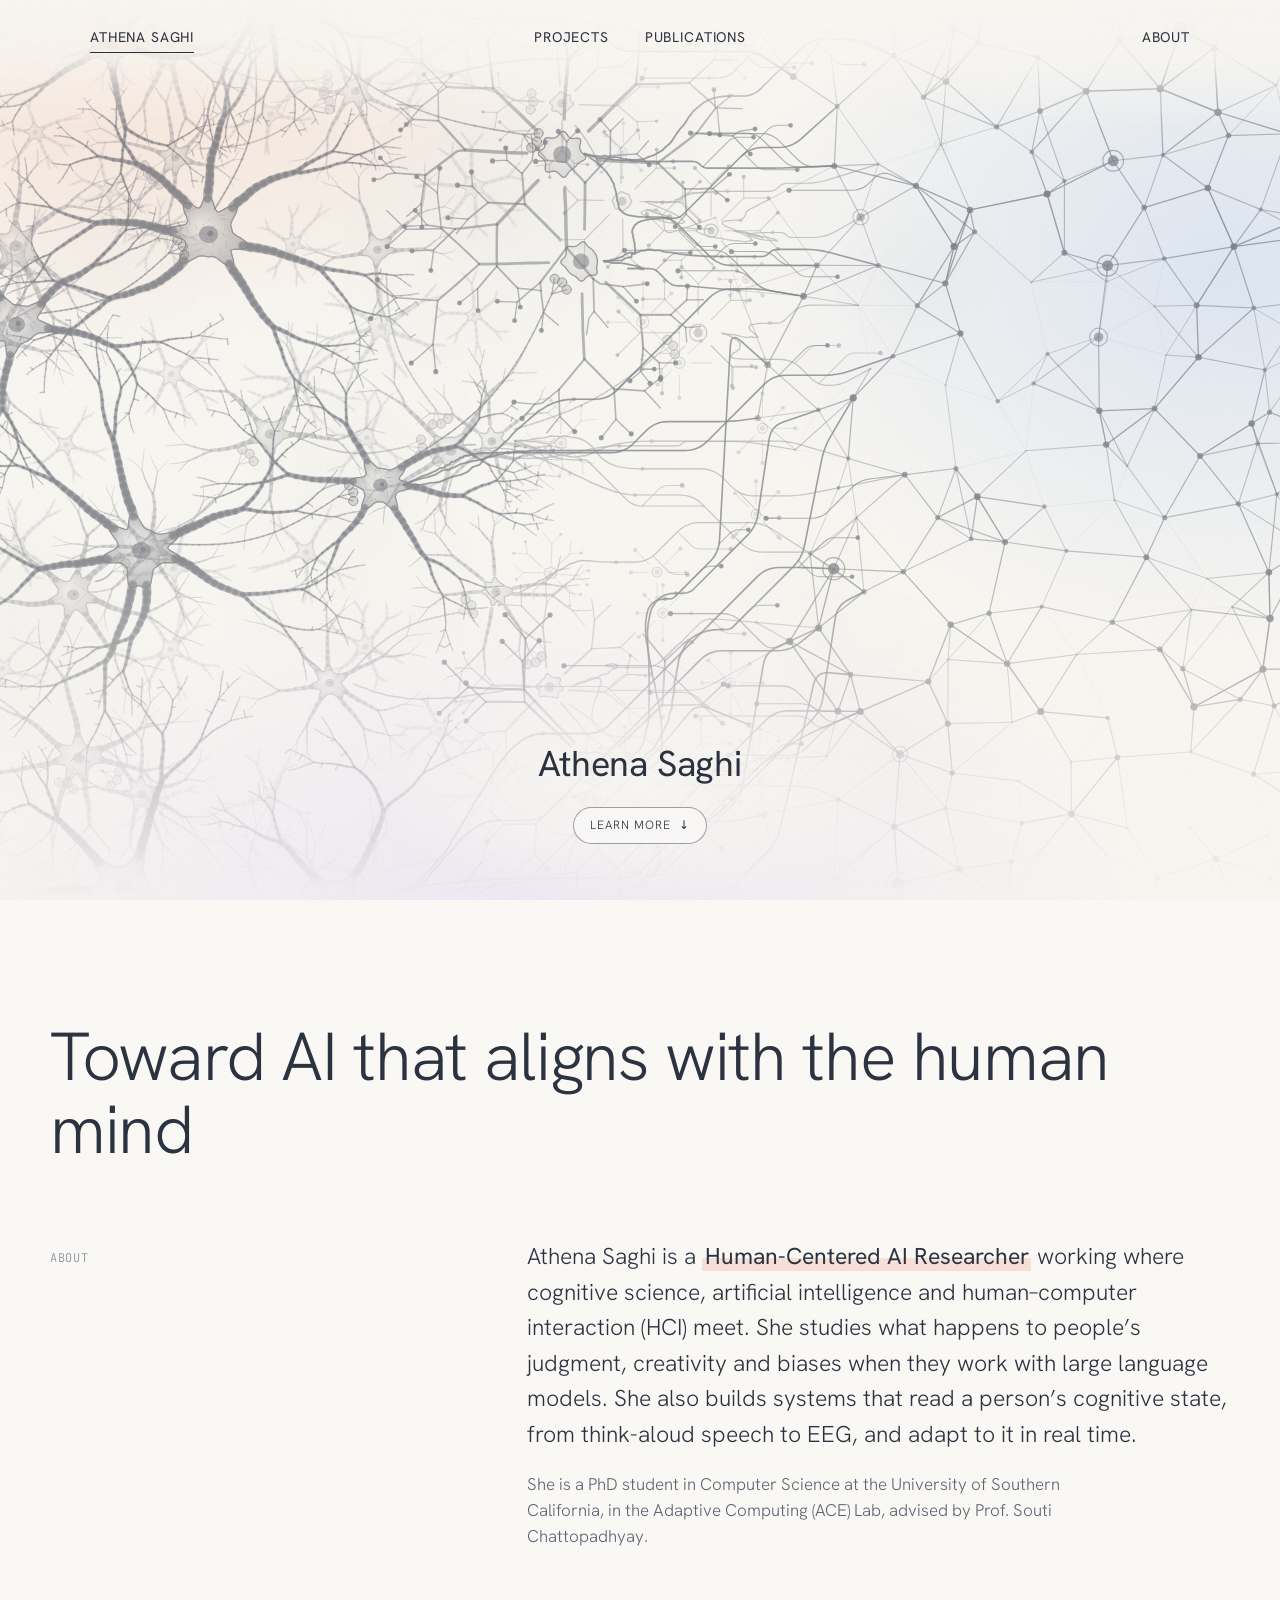
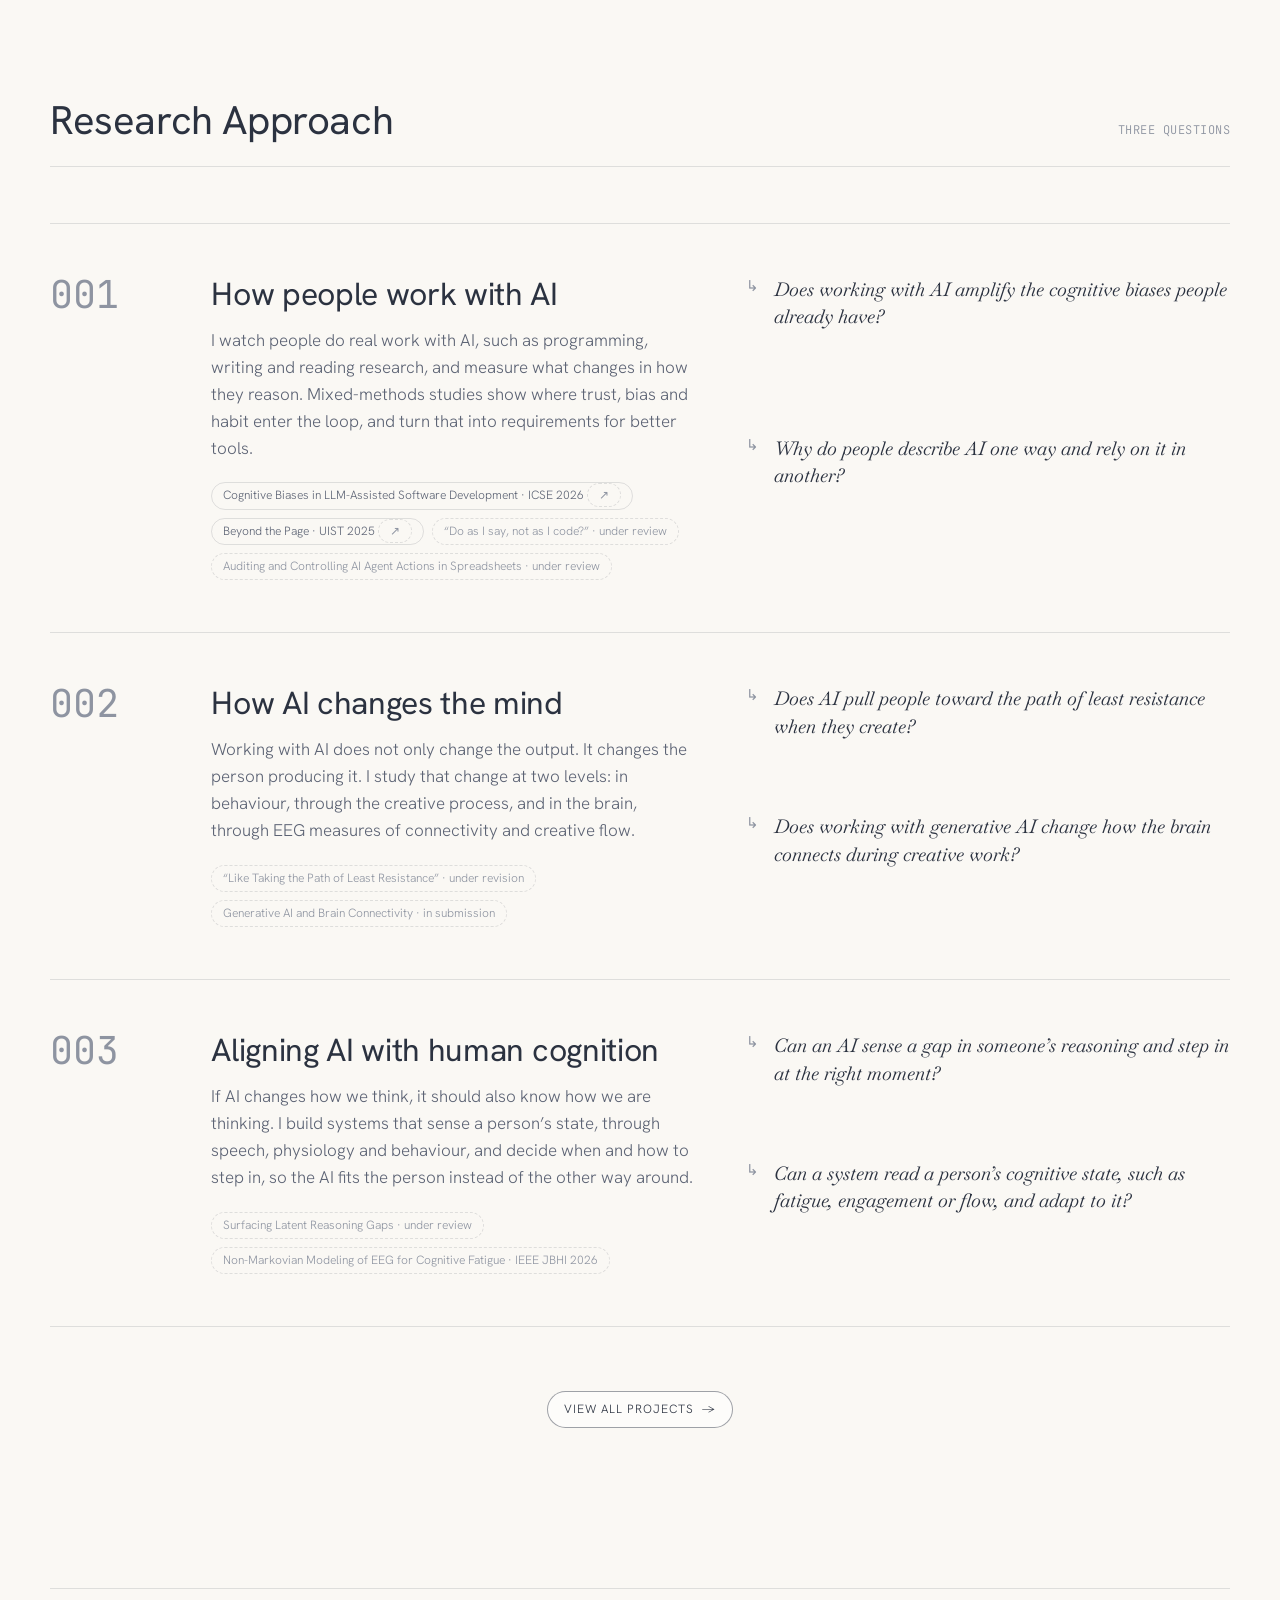
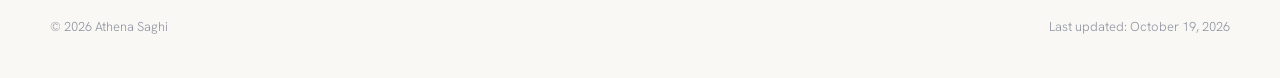
==== index.html @ 8b1c5c35 "Shorter homepage statement Co-Authored-By: Claude Opus 5.5 <noreply@anthropic.com>" ====
<!doctype html>
<html lang="en">
<head>
<meta charset="utf-8">
<meta name="viewport" content="width=device-width,initial-scale=1">
<title>Athena Saghi</title>
<meta name="description" content="Athena Saghi, PhD student at USC, studies how people work with AI, how AI changes the human mind, and how to align the two.">
<link rel="preconnect" href="https://fonts.googleapis.com">
<link rel="preconnect" href="https://fonts.gstatic.com" crossorigin>
<link rel="stylesheet" href="https://fonts.googleapis.com/css2?family=Hanken+Grotesk:wght@300;400;500&family=JetBrains+Mono:wght@400;500&family=Baskervville:ital@0;1&display=swap">
<link rel="stylesheet" href="assets/site.css">
<style>
/* Home: full-bleed drawing as the hero, then the statement, the bio, and three numbered research directions. */
.hero{position:relative;min-height:max(620px,100svh);display:grid;grid-template-rows:auto 1fr auto;overflow:hidden}
#hero-cv,#hero-fx{position:absolute;inset:0;width:100%;height:100%;display:block;pointer-events:none;
  /* the drawing dissolves into the page instead of ending at a hard edge */
  -webkit-mask-image:linear-gradient(to bottom,transparent 0,#000 90px,#000 62%,transparent 100%);mask-image:linear-gradient(to bottom,transparent 0,#000 90px,#000 62%,transparent 100%)}
#hero-cv{opacity:.55}
/* a soft band of paper behind the nav so its links stay readable over the drawing */
.hero::before{content:"";position:absolute;left:0;right:0;top:0;height:130px;z-index:1;pointer-events:none;
  background:linear-gradient(to bottom,rgba(250,248,244,.95) 0,rgba(250,248,244,.8) 45%,rgba(250,248,244,0) 100%)}
.hero .site-nav a{color:var(--ink);font-weight:400}

.hero .site-nav{width:100%}
.hero-name{position:relative;z-index:2;grid-row:3;justify-self:center;display:grid;justify-items:center;gap:14px;padding:0 16px 56px;text-align:center}
.hero-name::before{content:"";position:absolute;inset:-70px -160px -10px;z-index:-1;background:radial-gradient(closest-side,rgba(250,248,244,.9),rgba(250,248,244,.55) 55%,transparent);pointer-events:none}
.hero-name h1{margin:0;font-weight:400;font-size:clamp(28px,3vw,36px);letter-spacing:-.005em}

.statement{font-size:clamp(34px,5.4vw,68px);line-height:1.08;letter-spacing:-.02em;font-weight:300;margin:0 0 clamp(40px,6vw,72px);max-width:17em}
.statement b{font-weight:300;font-family:var(--mono);font-size:.7em;vertical-align:.12em;padding:0 .15em}
.bio{display:grid;grid-template-columns:minmax(0,1fr) minmax(0,1.7fr);gap:clamp(24px,5vw,72px);align-items:start}
.bio .tag{font-family:var(--mono);font-size:12px;text-transform:uppercase;letter-spacing:.06em;color:var(--faint);padding-top:10px}
.bio p{margin:0 0 18px;font-size:clamp(19px,1.8vw,23px);line-height:1.55;max-width:34em}
.bio .role{font-weight:400}
.bio .aff{font-size:17px;color:var(--soft)}

.ap{display:grid;grid-template-columns:110px minmax(0,1fr) minmax(0,1fr);gap:clamp(20px,4vw,56px);padding:clamp(32px,5vw,52px) 0;border-top:1px solid var(--line)}
.ap:last-of-type{border-bottom:1px solid var(--line)}
.ap .n{font-family:var(--mono);font-size:clamp(28px,3vw,40px);font-weight:400;color:var(--faint);line-height:1}
.ap h3{margin:0 0 14px;font-weight:400;font-size:clamp(24px,2.6vw,32px);line-height:1.15;letter-spacing:-.01em}
.ap p{margin:0;color:var(--soft)}
.ap ul{list-style:none;margin:0;padding:0;display:grid;gap:14px}
.ap li{font-family:var(--serif);font-style:italic;font-size:19px;line-height:1.45;padding-left:28px;position:relative}
.ap li::before{content:"↳";position:absolute;left:0;top:0;font-style:normal;font-family:var(--mono);font-size:15px;color:var(--faint)}
.ap .refs{margin-top:20px;display:flex;flex-wrap:wrap;gap:8px}
.ap .refs a,.ap .refs span{font-size:12px;text-decoration:none;border:1px solid var(--line);border-radius:999px;padding:3px 11px;color:var(--soft)}
.ap .refs span{border-style:dashed;color:var(--faint)}
.ap .refs a:hover{color:var(--ink);border-color:var(--ink)}
.more{display:flex;justify-content:center;margin-top:clamp(40px,6vw,64px)}
@media (max-width:820px){.ap{grid-template-columns:1fr}.bio{grid-template-columns:1fr}}
</style>
</head>
<body>
<div class="wash" aria-hidden="true"></div><div class="grain" aria-hidden="true"></div>

<header class="hero">
  <canvas id="hero-cv" aria-hidden="true"></canvas><canvas id="hero-fx" aria-hidden="true"></canvas>
  <nav class="site-nav wrap" aria-label="Site">
    <a class="home" href="index.html" aria-current="page">Athena Saghi</a>
    <span class="mid"><a href="projects.html">Projects</a><a href="publications.html">Publications</a></span>
    <span class="right"><a href="about.html">About</a></span>
  </nav>
  <div class="hero-name">
    <h1>Athena Saghi</h1>
    <a class="pill" href="#about">Learn more <span aria-hidden="true">↓</span></a>
  </div>
</header>

<main>
  <section class="sec wrap" id="about">
    <p class="statement reveal">Toward AI that aligns with the human mind</p>
    <div class="bio reveal">
      <div class="tag">About</div>
      <div>
        <p>Athena Saghi is a <span class="mark role">Human-Centered AI Researcher</span> working where cognitive science, artificial intelligence and human–computer interaction (HCI) meet. She studies what happens to people’s judgment, creativity and biases when they work with large language models. She also builds systems that read a person’s cognitive state, from think-aloud speech to EEG, and adapt to it in real time.</p>
        <p class="aff">She is a PhD student in Computer Science at the University of Southern California, in the Adaptive Computing (ACE) Lab, advised by Prof. Souti Chattopadhyay.</p>
      </div>
    </div>
  </section>

  <section class="sec wrap" id="research" style="padding-top:0">
    <div class="sec-head reveal"><h2>Research Approach</h2><span>three questions</span></div>

    <article class="ap reveal">
      <div class="n">001</div>
      <div><h3>How people work with AI</h3>
        <p>I watch people do real work with AI, such as programming, writing and reading research, and measure what changes in how they reason. Mixed-methods studies show where trust, bias and habit enter the loop, and turn that into requirements for better tools.</p>
        <div class="refs"><a href="https://arxiv.org/abs/2601.08045" target="_blank" rel="noopener">Cognitive Biases in LLM-Assisted Software Development · ICSE 2026 <span aria-hidden="true">↗</span></a><a href="https://aceatusc.github.io/surf" target="_blank" rel="noopener">Beyond the Page · UIST 2025 <span aria-hidden="true">↗</span></a><span>“Do as I say, not as I code?” · under review</span><span>Auditing and Controlling AI Agent Actions in Spreadsheets · under review</span></div></div>
      <ul><li>Does working with AI amplify the cognitive biases people already have?</li><li>Why do people describe AI one way and rely on it in another?</li></ul>
    </article>

    <article class="ap reveal">
      <div class="n">002</div>
      <div><h3>How AI changes the mind</h3>
        <p>Working with AI does not only change the output. It changes the person producing it. I study that change at two levels: in behaviour, through the creative process, and in the brain, through EEG measures of connectivity and creative flow.</p>
        <div class="refs"><span>“Like Taking the Path of Least Resistance” · under revision</span><span>Generative AI and Brain Connectivity · in submission</span></div></div>
      <ul><li>Does AI pull people toward the path of least resistance when they create?</li><li>Does working with generative AI change how the brain connects during creative work?</li></ul>
    </article>

    <article class="ap reveal">
      <div class="n">003</div>
      <div><h3>Aligning AI with human cognition</h3>
        <p>If AI changes how we think, it should also know how we are thinking. I build systems that sense a person’s state, through speech, physiology and behaviour, and decide when and how to step in, so the AI fits the person instead of the other way around.</p>
        <div class="refs"><span>Surfacing Latent Reasoning Gaps · under review</span><span>Non-Markovian Modeling of EEG for Cognitive Fatigue · IEEE JBHI 2026</span></div></div>
      <ul><li>Can an AI sense a gap in someone’s reasoning and step in at the right moment?</li><li>Can a system read a person’s cognitive state, such as fatigue, engagement or flow, and adapt to it?</li></ul>
    </article>

    <div class="more reveal"><a class="pill" href="projects.html">View all projects <span aria-hidden="true">→</span></a></div>
  </section>

  <footer class="site-foot wrap"><span>© 2026 Athena Saghi</span><span>Last updated: October 19, 2026</span></footer>
</main>

<script src="assets/site.js"></script>
<script src="assets/hero.js"></script>
</body>
</html>
---- assets/site.css ----
/* Shared styles for all pages: graphite on warm paper, one sans for text, a mono for numbers, an italic serif for questions. */
:root{
  --paper:#faf8f4;--paper-2:#f1ede6;--sheet:#fffdf9;--ink:#2b3240;--ink-rgb:43,50,64;--soft:#5c6374;--faint:#8e94a1;
  --accent:#e27054;--accent-rgb:226,112,84;
  --line:rgba(43,50,64,.13);--hl:rgba(226,112,84,.18);--shadow:0 1px 2px rgba(43,50,64,.06),0 12px 30px -14px rgba(43,50,64,.22);
  --sans:"Hanken Grotesk",ui-sans-serif,system-ui,sans-serif;--serif:"Baskervville",Georgia,serif;--mono:"JetBrains Mono",ui-monospace,Menlo,monospace;
  color-scheme:light}
/* one soft light wash behind every page, so the hero and the sections share the same ground */
.wash{position:fixed;inset:0;z-index:-1;pointer-events:none;background:
  radial-gradient(60vw 50vh at 8% 4%,rgba(248,214,196,.55),transparent 70%),
  radial-gradient(55vw 60vh at 96% 30%,rgba(205,221,243,.6),transparent 70%),
  radial-gradient(70vw 50vh at 40% 100%,rgba(232,224,246,.55),transparent 70%),var(--paper)}

*{box-sizing:border-box}
html{background:var(--paper)}
body{color:var(--ink);background:transparent}
body{margin:0;font-family:var(--sans);font-weight:300;font-size:17px;line-height:1.6;overflow-x:clip;-webkit-font-smoothing:antialiased}
a{color:inherit}
::selection{background:var(--hl)}
.grain{position:fixed;inset:0;pointer-events:none;z-index:50;mix-blend-mode:multiply;opacity:.35;
  background-image:url("data:image/svg+xml,%3Csvg xmlns='http://www.w3.org/2000/svg' width='300' height='300'%3E%3Cfilter id='n'%3E%3CfeTurbulence type='fractalNoise' baseFrequency='.8' numOctaves='3' stitchTiles='stitch'/%3E%3CfeColorMatrix values='0 0 0 0 .55 0 0 0 0 .52 0 0 0 0 .47 0 0 0 .3 0'/%3E%3C/filter%3E%3Crect width='100%25' height='100%25' filter='url(%23n)'/%3E%3C/svg%3E")}
.wrap{max-width:1180px;margin:0 auto;padding:0 clamp(16px,4vw,40px)}

/* nav: name left, links spread, like the reference */
.site-nav{position:relative;z-index:5;display:grid;grid-template-columns:1fr auto 1fr;align-items:center;gap:12px;padding-top:22px;padding-bottom:22px}
.site-nav a{font-size:14px;letter-spacing:.06em;text-transform:uppercase;text-decoration:none;color:var(--soft);padding:4px 0;border-bottom:1px solid transparent}
.site-nav a:hover{color:var(--ink)}
.site-nav a[aria-current="page"]{color:var(--ink);border-bottom-color:currentColor}
.site-nav .home{justify-self:start;color:var(--ink)}
.site-nav .mid{display:flex;gap:clamp(18px,3vw,36px)}
.site-nav .right{justify-self:end;display:flex;gap:18px;align-items:center}

.pill{display:inline-flex;align-items:center;gap:8px;font-size:12px;letter-spacing:.08em;text-transform:uppercase;text-decoration:none;padding:8px 16px;border:1px solid color-mix(in srgb,var(--ink) 45%,transparent);border-radius:999px;color:var(--ink);background:rgba(255,255,255,.55);backdrop-filter:blur(2px);cursor:pointer;font-family:var(--sans)}
.pill:hover{background:var(--ink);color:var(--paper)}
:focus-visible{outline:1.5px dashed var(--ink);outline-offset:3px}

/* section scaffolding */
.sec{padding:clamp(72px,10vw,120px) 0}
.sec-head{display:flex;align-items:baseline;justify-content:space-between;gap:16px;border-bottom:1px solid var(--line);padding-bottom:14px;margin-bottom:clamp(32px,5vw,56px)}
.sec-head h2{margin:0;font-weight:400;font-size:clamp(28px,3.4vw,40px);letter-spacing:-.01em}
.sec-head span{font-family:var(--mono);font-size:12px;color:var(--faint);letter-spacing:.04em;text-transform:uppercase}
.num{font-family:var(--mono);font-size:13px;letter-spacing:.04em;color:var(--faint)}
.q{font-family:var(--serif);font-style:italic}
.mark{background:linear-gradient(transparent 55%,var(--hl) 55%);padding:0 .1em}

/* footer */
.site-foot{border-top:1px solid var(--line);margin-top:40px;padding:28px 0 40px;display:flex;justify-content:space-between;gap:12px;flex-wrap:wrap;font-size:13px;color:var(--faint)}

@media (prefers-reduced-motion:no-preference){
  .reveal{opacity:0;transform:translateY(14px);transition:opacity .8s ease,transform .8s ease}
  .reveal.in{opacity:1;transform:none}}
@media (max-width:620px){
  .site-nav{grid-template-columns:1fr auto;row-gap:6px}
  .site-nav .mid{grid-column:1;grid-row:2;justify-self:start}
  .site-nav .right{grid-column:2;grid-row:1/3}}
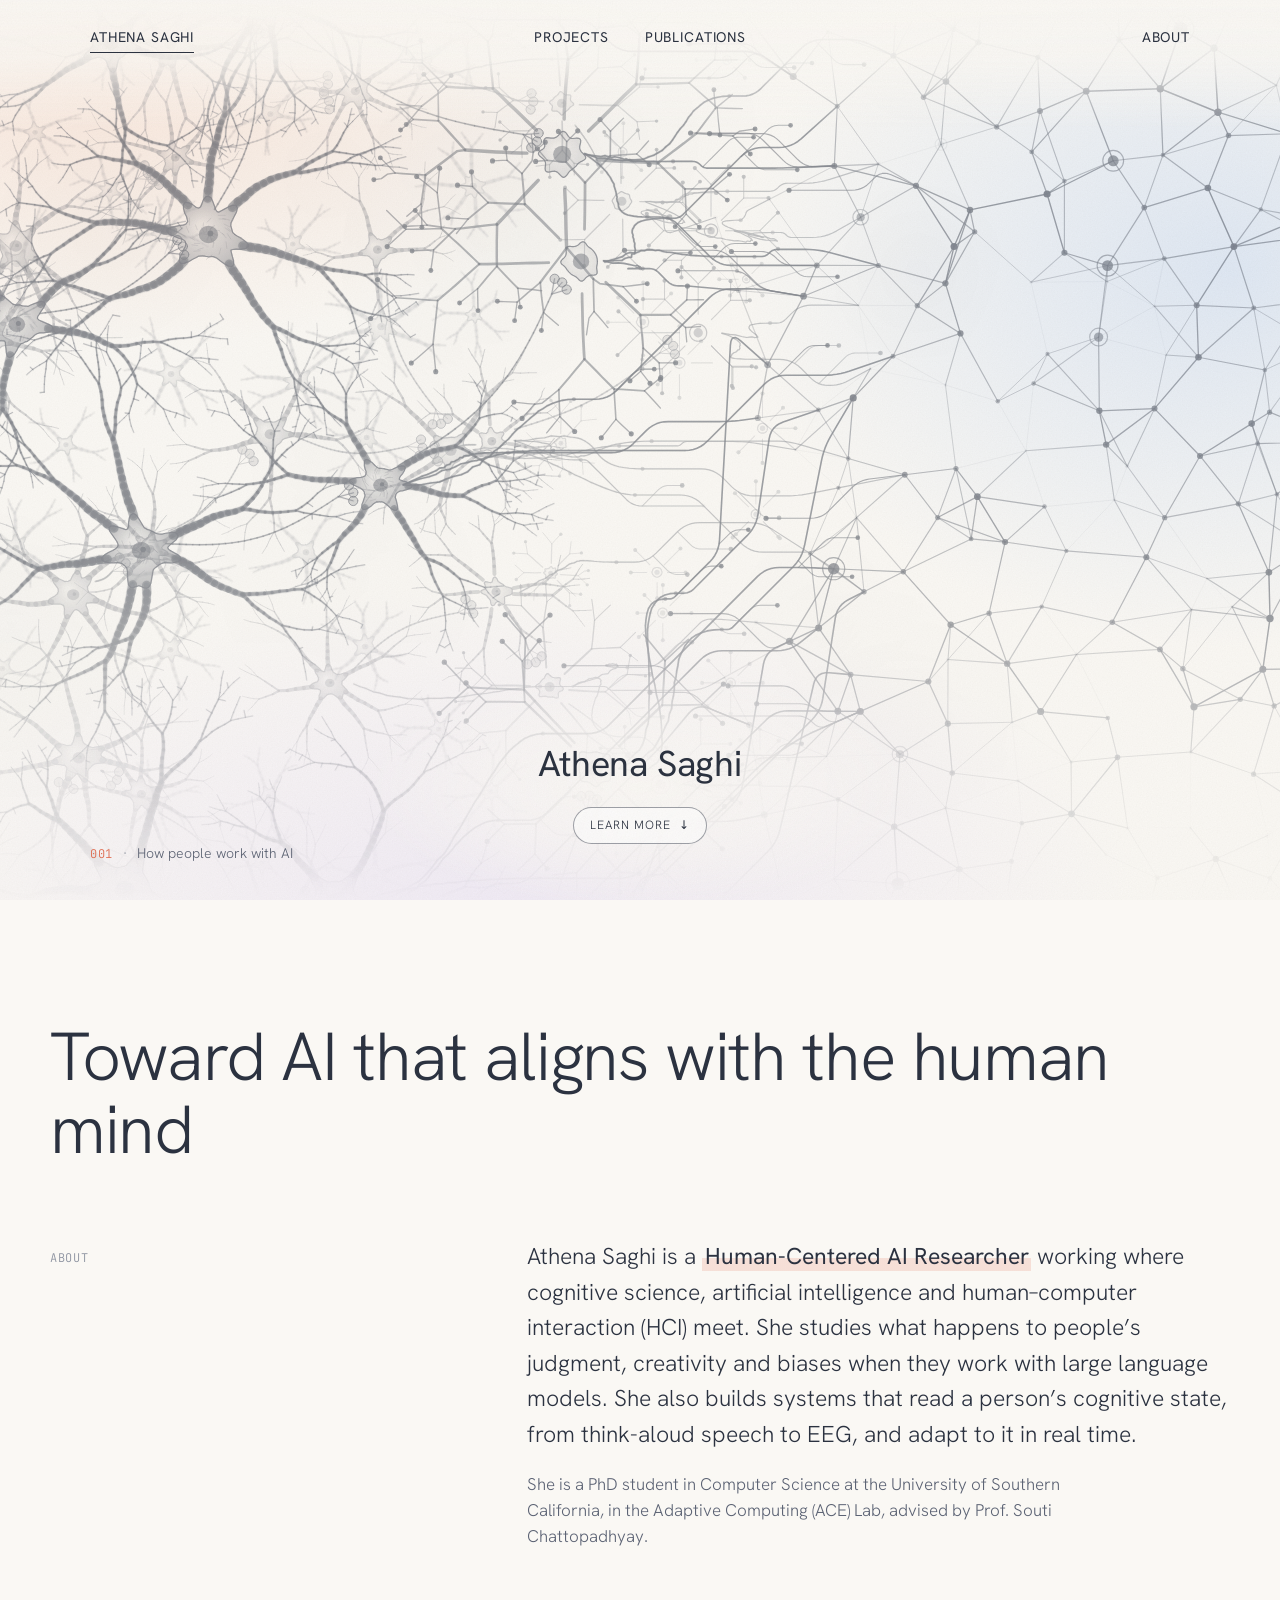
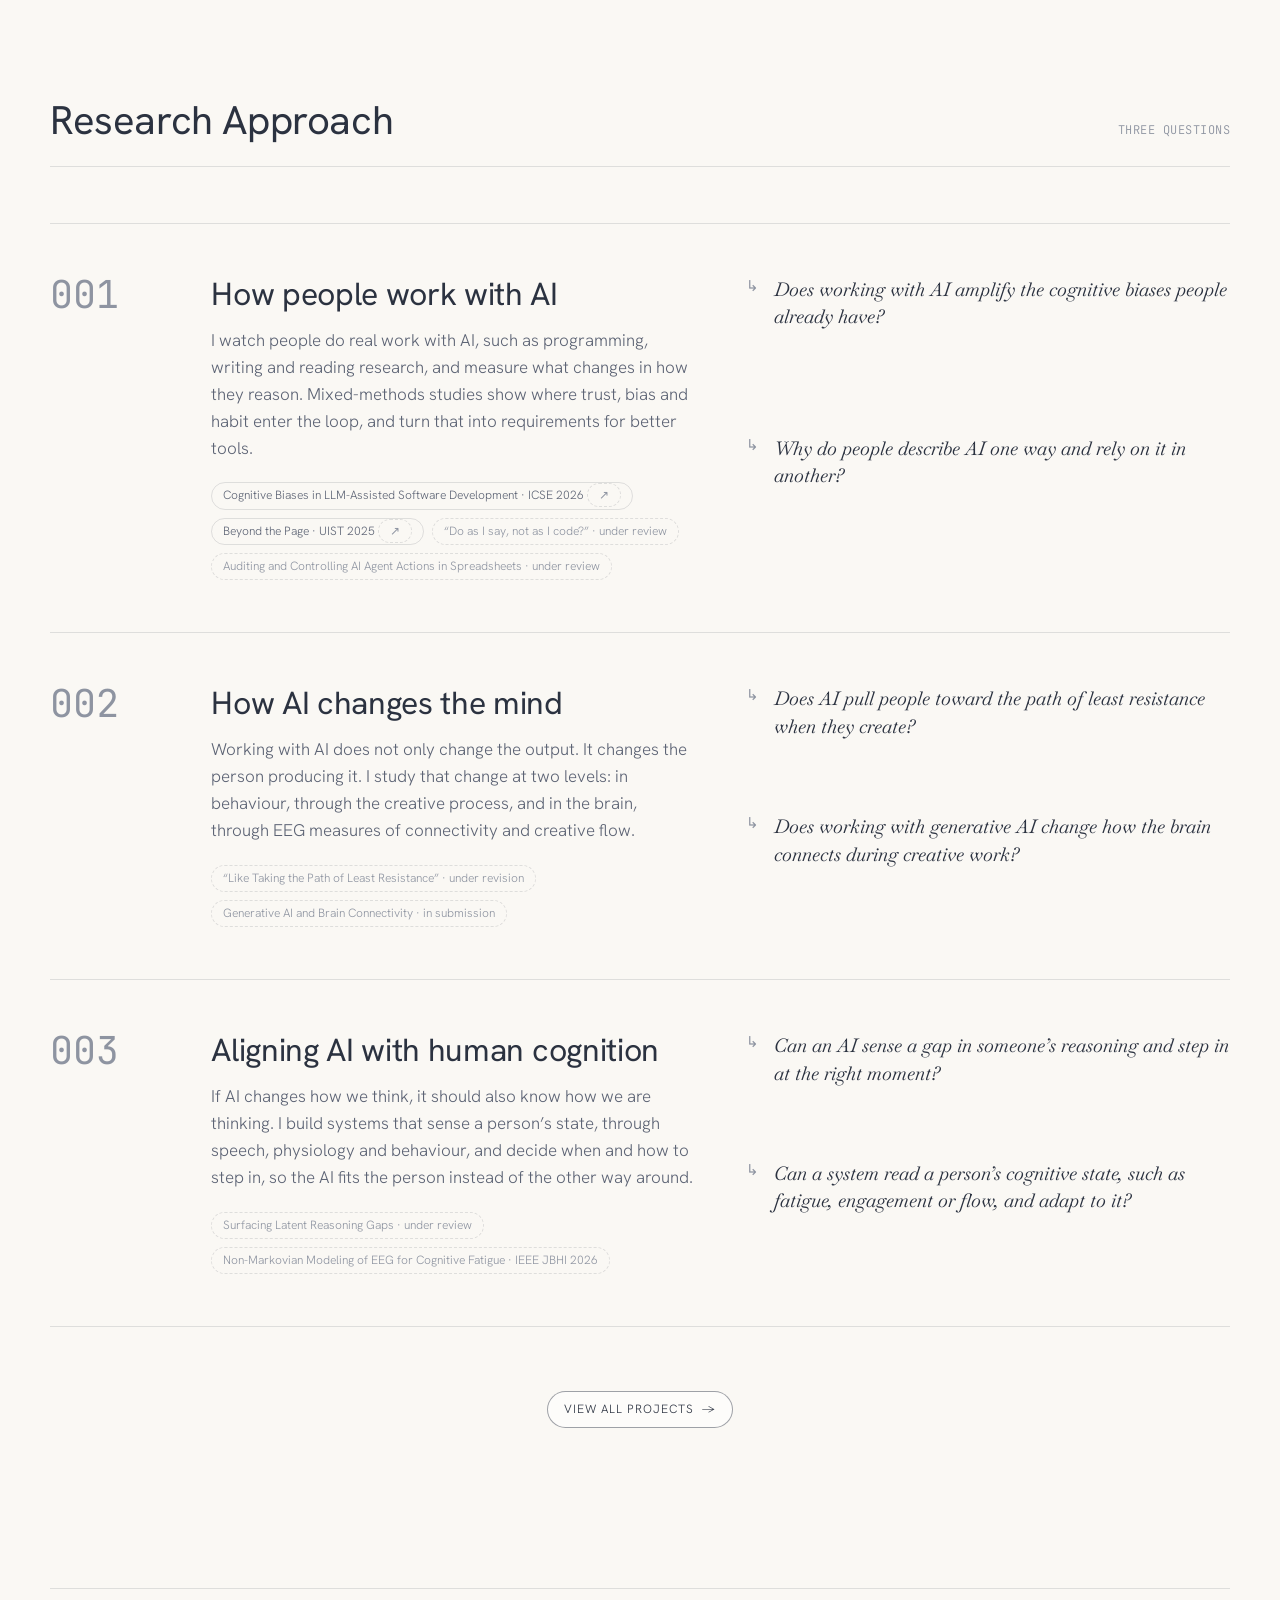
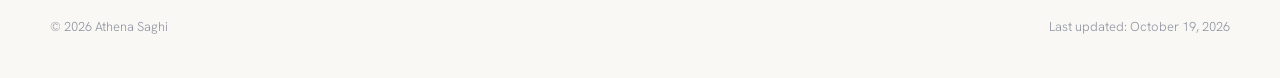
==== commit ed1472a3: "Hero idle story: three-part cycle with caption; fix chained effects being dropped Co-Authored-By: Cl" ====
--- a/index.html
+++ b/index.html
@@ -16,6 +16,13 @@
   /* the drawing dissolves into the page instead of ending at a hard edge */
   -webkit-mask-image:linear-gradient(to bottom,transparent 0,#000 90px,#000 62%,transparent 100%);mask-image:linear-gradient(to bottom,transparent 0,#000 90px,#000 62%,transparent 100%)}
 #hero-cv{opacity:.55}
+.hero .story{position:absolute;z-index:3;left:max(clamp(16px,4vw,40px),calc((100% - 1180px)/2 + clamp(16px,4vw,40px)));bottom:30px;display:flex;gap:10px;align-items:baseline;
+  font-size:14px;color:var(--soft);text-decoration:none;transition:opacity .45s ease;padding:6px 12px 6px 0}
+.hero .story .n{font-family:var(--mono);font-size:12px;letter-spacing:.06em;color:var(--accent)}
+.hero .story .sep{color:var(--faint)}
+.hero .story:hover .t{color:var(--ink);text-decoration:underline;text-underline-offset:4px;text-decoration-color:var(--accent)}
+@media (max-width:700px){.hero .story{left:50%;transform:translateX(-50%);bottom:14px;white-space:nowrap;font-size:13px}.hero-name{padding-bottom:70px}}
+
 /* a soft band of paper behind the nav so its links stay readable over the drawing */
 .hero::before{content:"";position:absolute;left:0;right:0;top:0;height:130px;z-index:1;pointer-events:none;
   background:linear-gradient(to bottom,rgba(250,248,244,.95) 0,rgba(250,248,244,.8) 45%,rgba(250,248,244,0) 100%)}
@@ -60,6 +67,7 @@
     <span class="mid"><a href="projects.html">Projects</a><a href="publications.html">Publications</a></span>
     <span class="right"><a href="about.html">About</a></span>
   </nav>
+  <a class="story" href="#research" aria-live="polite"><span class="n">001</span><span class="sep" aria-hidden="true">·</span><span class="t">How people work with AI</span></a>
   <div class="hero-name">
     <h1>Athena Saghi</h1>
     <a class="pill" href="#about">Learn more <span aria-hidden="true">↓</span></a>
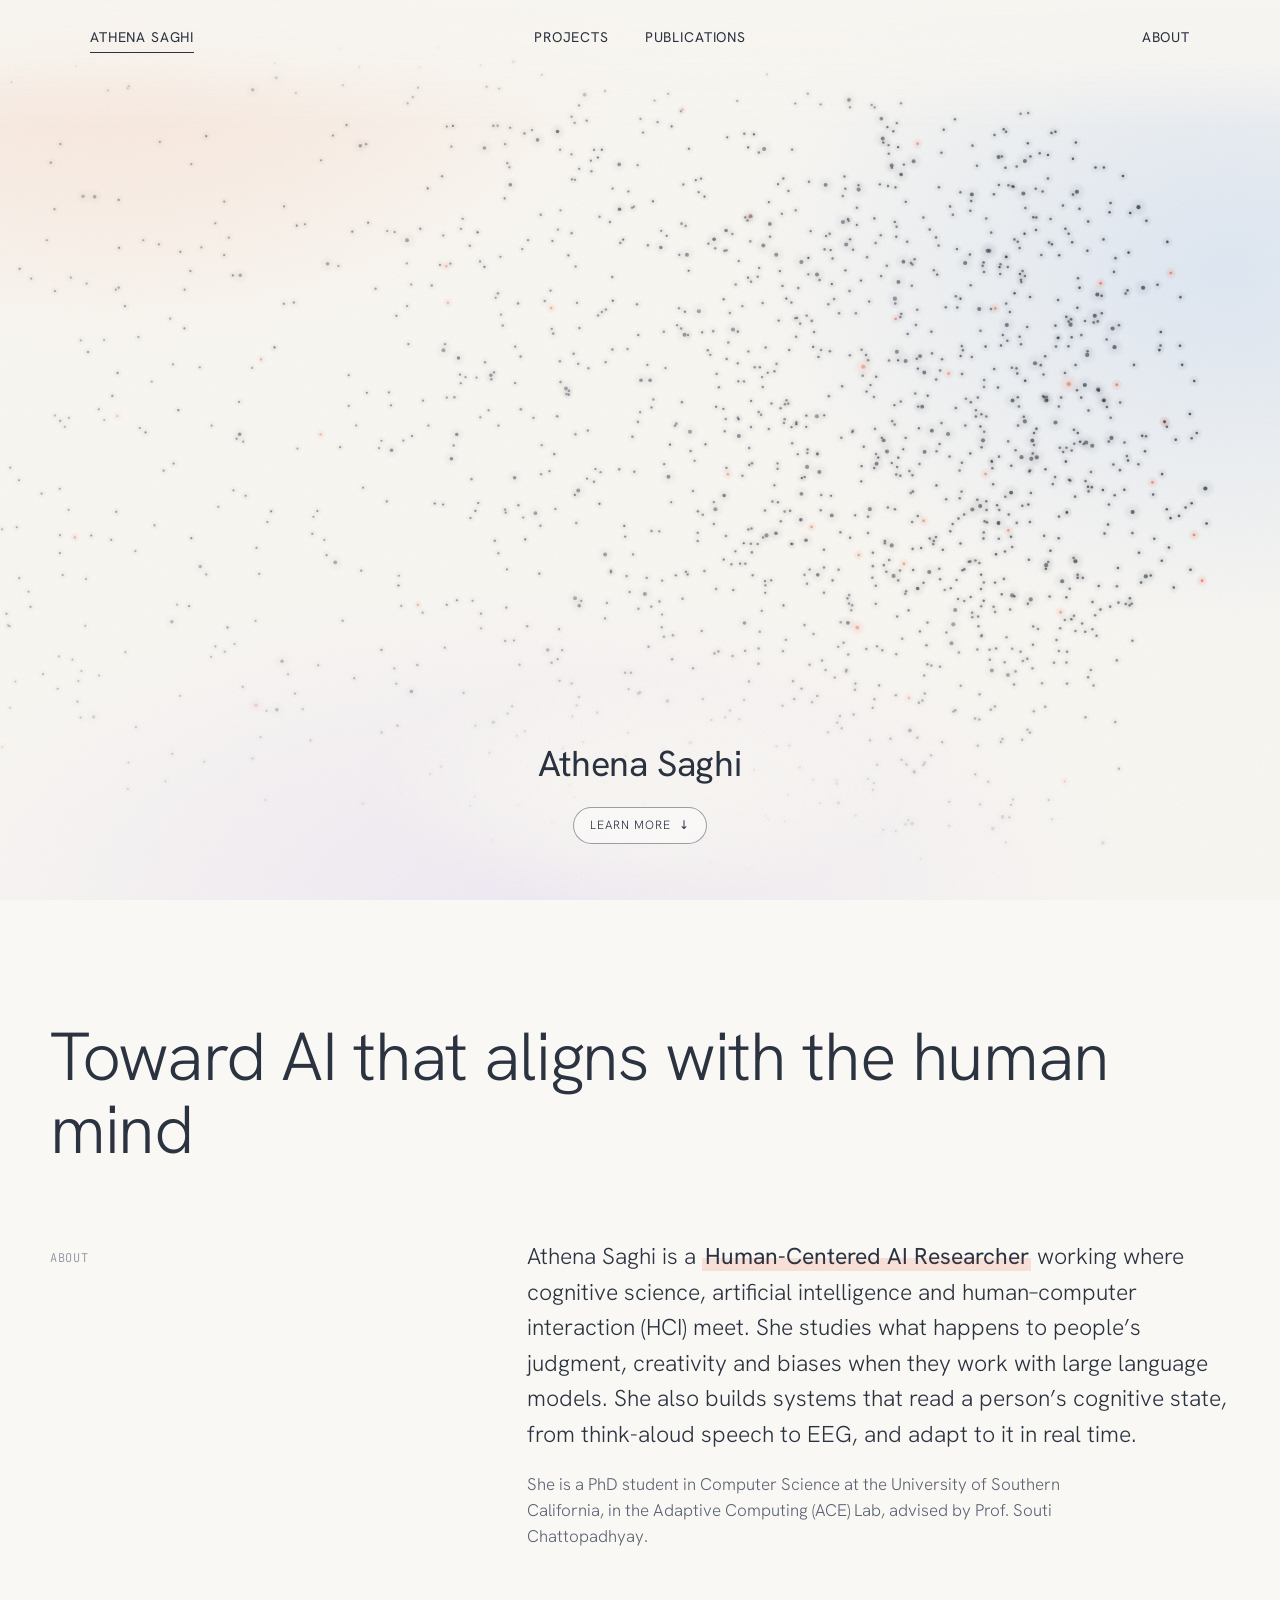
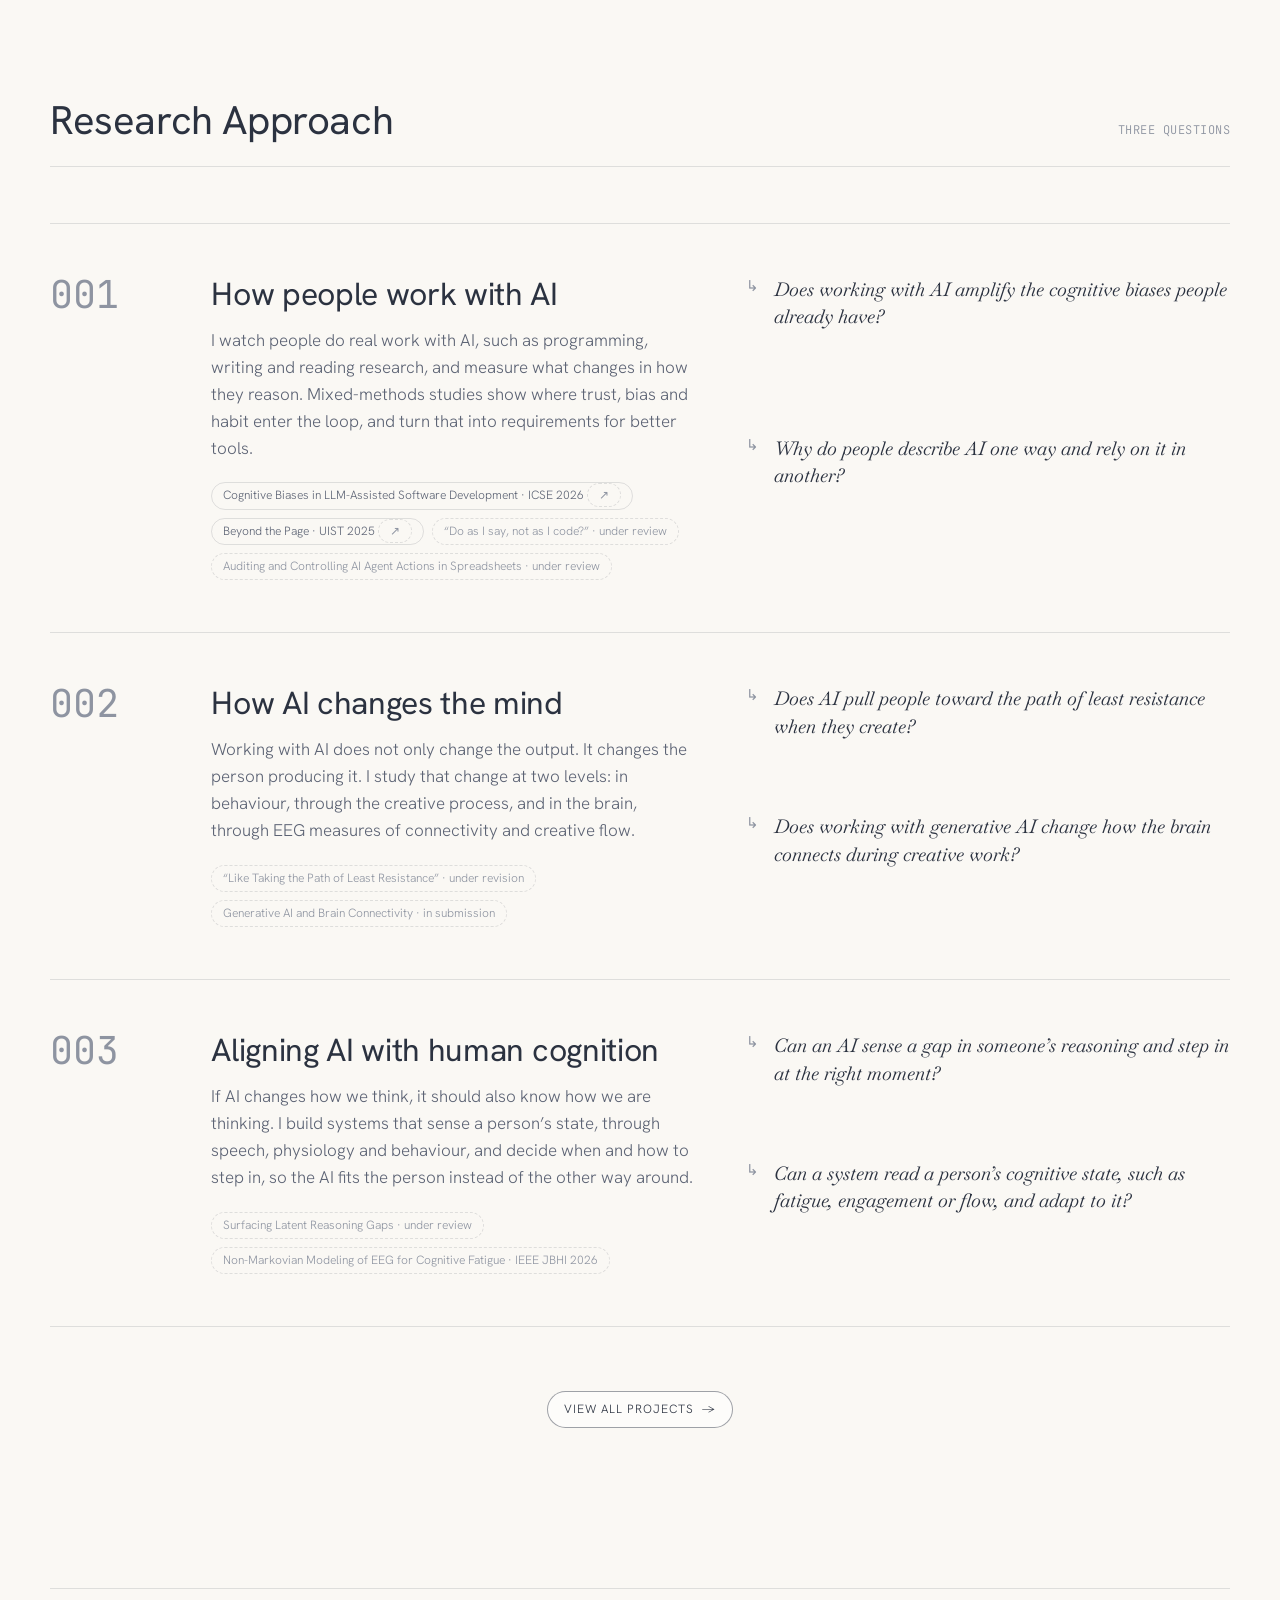
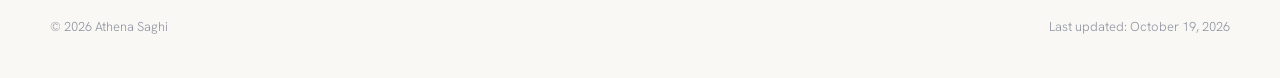
==== commit 2d4b208f: "New hero: profile of light points, mind texture near the face turning into a graph behind it; points" ====
--- a/index.html
+++ b/index.html
@@ -15,14 +15,7 @@
 #hero-cv,#hero-fx{position:absolute;inset:0;width:100%;height:100%;display:block;pointer-events:none;
   /* the drawing dissolves into the page instead of ending at a hard edge */
   -webkit-mask-image:linear-gradient(to bottom,transparent 0,#000 90px,#000 62%,transparent 100%);mask-image:linear-gradient(to bottom,transparent 0,#000 90px,#000 62%,transparent 100%)}
-#hero-cv{opacity:.55}
-.hero .story{position:absolute;z-index:3;left:max(clamp(16px,4vw,40px),calc((100% - 1180px)/2 + clamp(16px,4vw,40px)));bottom:30px;display:flex;gap:10px;align-items:baseline;
-  font-size:14px;color:var(--soft);text-decoration:none;transition:opacity .45s ease;padding:6px 12px 6px 0}
-.hero .story .n{font-family:var(--mono);font-size:12px;letter-spacing:.06em;color:var(--accent)}
-.hero .story .sep{color:var(--faint)}
-.hero .story:hover .t{color:var(--ink);text-decoration:underline;text-underline-offset:4px;text-decoration-color:var(--accent)}
-@media (max-width:700px){.hero .story{left:50%;transform:translateX(-50%);bottom:14px;white-space:nowrap;font-size:13px}.hero-name{padding-bottom:70px}}
-
+#hero-cv{opacity:1}
 /* a soft band of paper behind the nav so its links stay readable over the drawing */
 .hero::before{content:"";position:absolute;left:0;right:0;top:0;height:130px;z-index:1;pointer-events:none;
   background:linear-gradient(to bottom,rgba(250,248,244,.95) 0,rgba(250,248,244,.8) 45%,rgba(250,248,244,0) 100%)}
@@ -67,7 +60,6 @@
     <span class="mid"><a href="projects.html">Projects</a><a href="publications.html">Publications</a></span>
     <span class="right"><a href="about.html">About</a></span>
   </nav>
-  <a class="story" href="#research" aria-live="polite"><span class="n">001</span><span class="sep" aria-hidden="true">·</span><span class="t">How people work with AI</span></a>
   <div class="hero-name">
     <h1>Athena Saghi</h1>
     <a class="pill" href="#about">Learn more <span aria-hidden="true">↓</span></a>
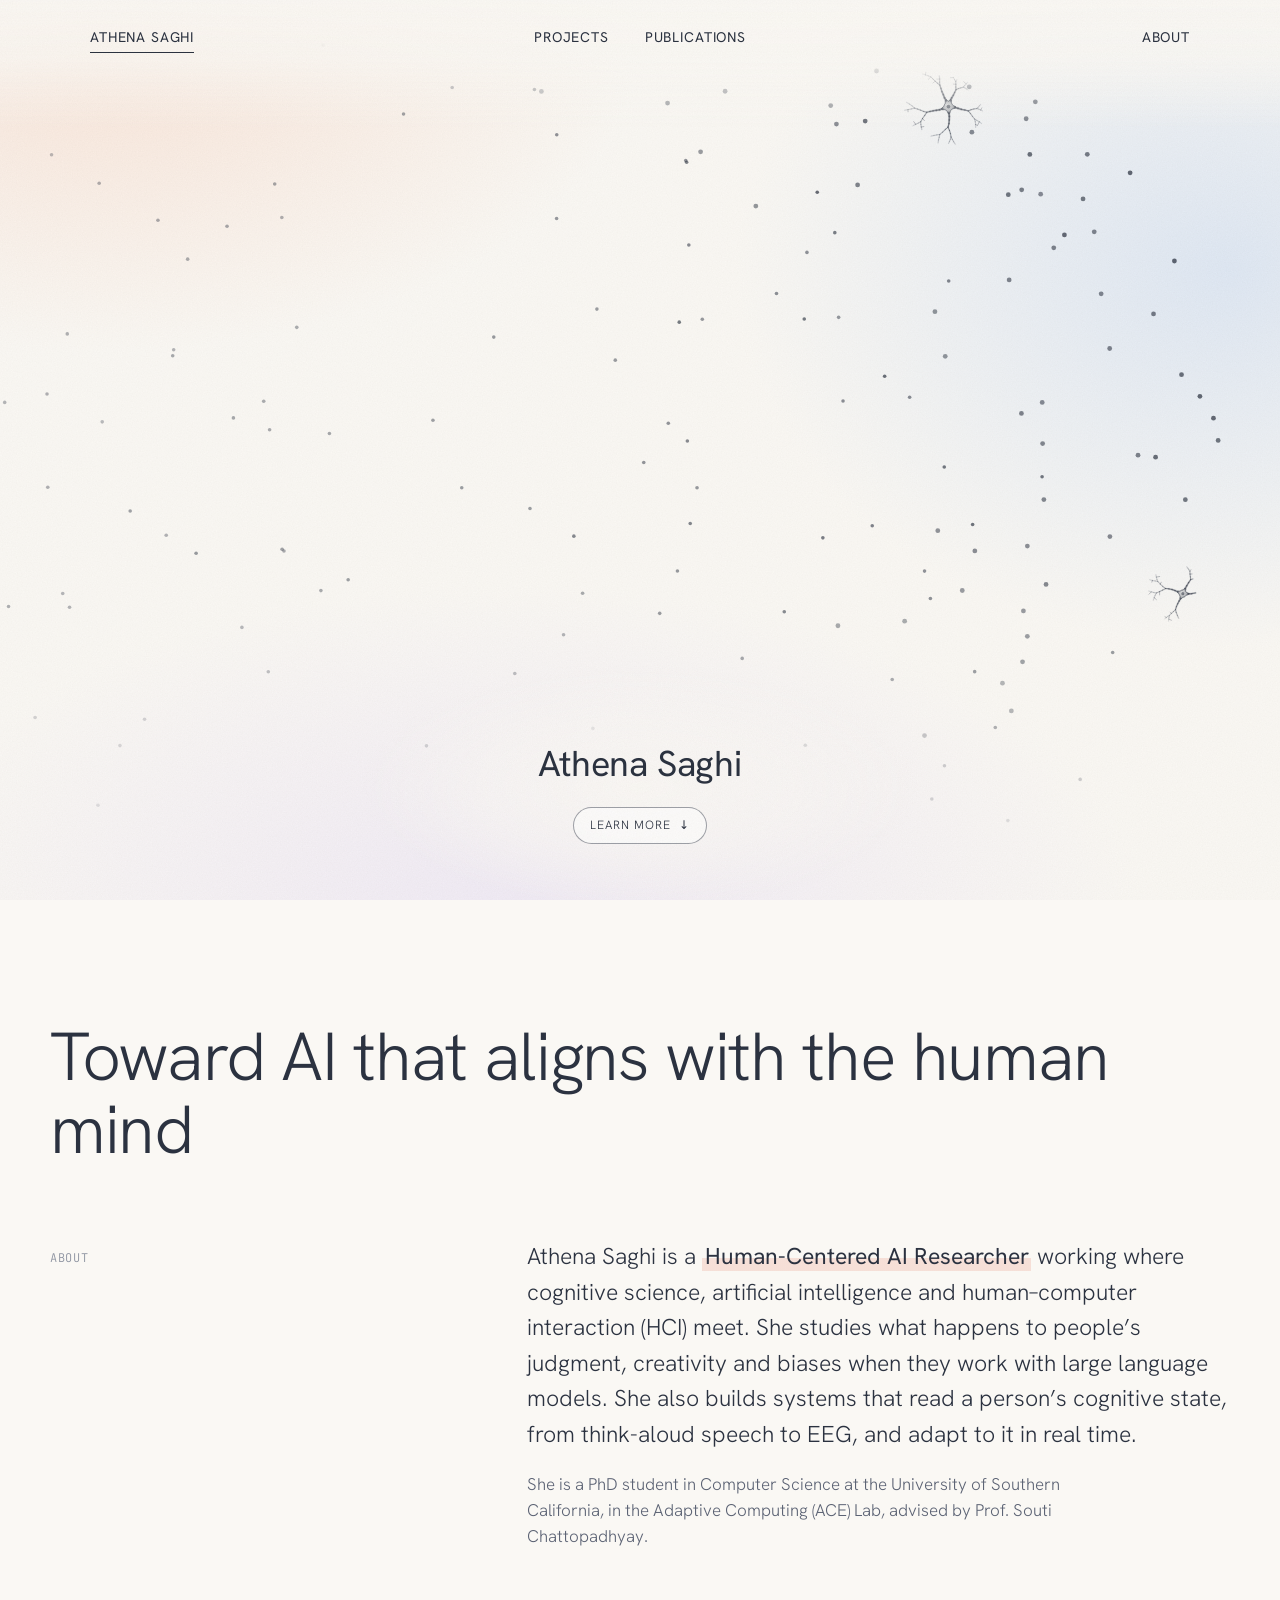
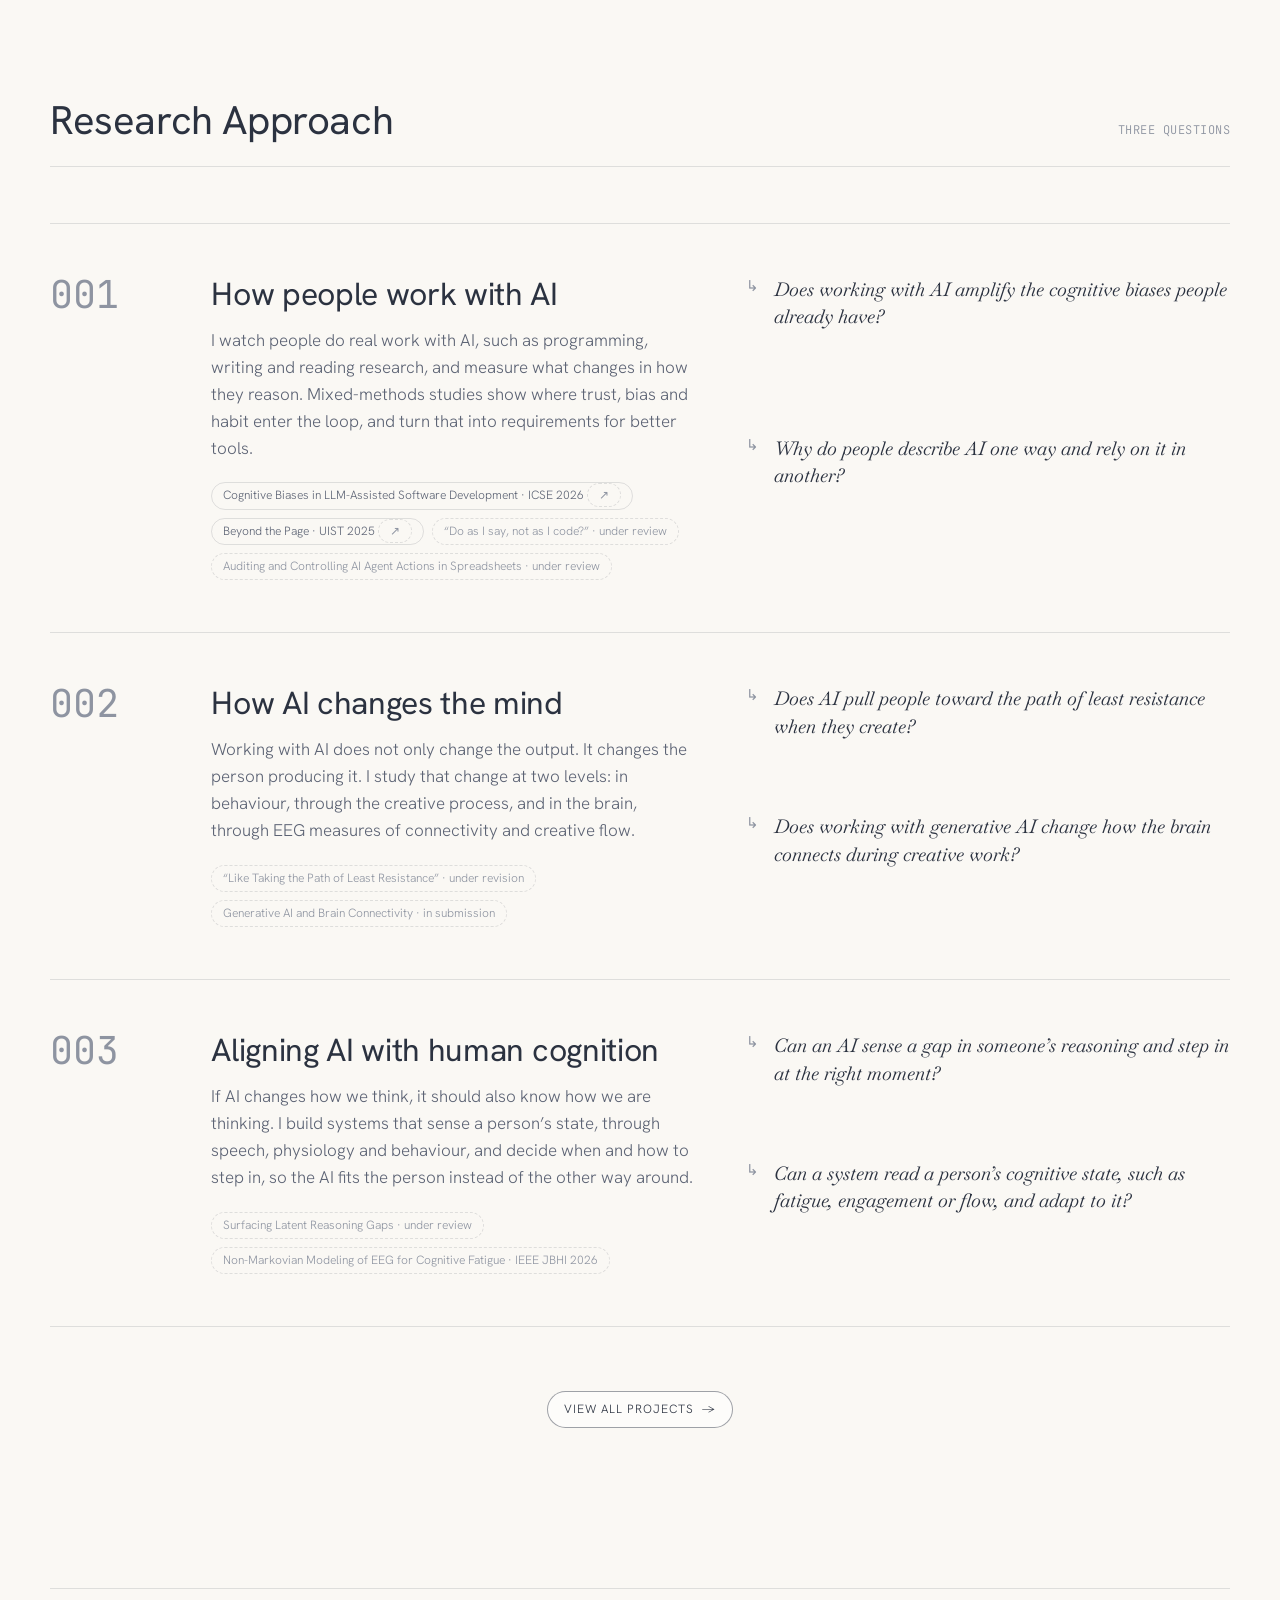
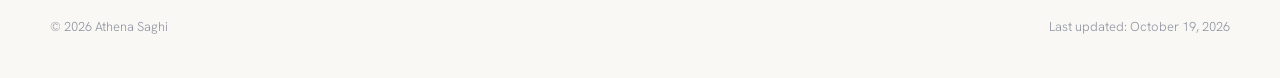
==== commit 081d76a7: "Version asset URLs so updates are not hidden by browser cache Co-Authored-By: Claude Opus 5.5 <norep" ====
--- a/index.html
+++ b/index.html
@@ -8,7 +8,7 @@
 <link rel="preconnect" href="https://fonts.googleapis.com">
 <link rel="preconnect" href="https://fonts.gstatic.com" crossorigin>
 <link rel="stylesheet" href="https://fonts.googleapis.com/css2?family=Hanken+Grotesk:wght@300;400;500&family=JetBrains+Mono:wght@400;500&family=Baskervville:ital@0;1&display=swap">
-<link rel="stylesheet" href="assets/site.css">
+<link rel="stylesheet" href="assets/site.css?v=1792441815">
 <style>
 /* Home: full-bleed drawing as the hero, then the statement, the bio, and three numbered research directions. */
 .hero{position:relative;min-height:max(620px,100svh);display:grid;grid-template-rows:auto 1fr auto;overflow:hidden}
@@ -111,7 +111,7 @@
   <footer class="site-foot wrap"><span>© 2026 Athena Saghi</span><span>Last updated: October 19, 2026</span></footer>
 </main>
 
-<script src="assets/site.js"></script>
-<script src="assets/hero.js"></script>
+<script src="assets/site.js?v=1792441815"></script>
+<script src="assets/hero.js?v=1792441815"></script>
 </body>
 </html>
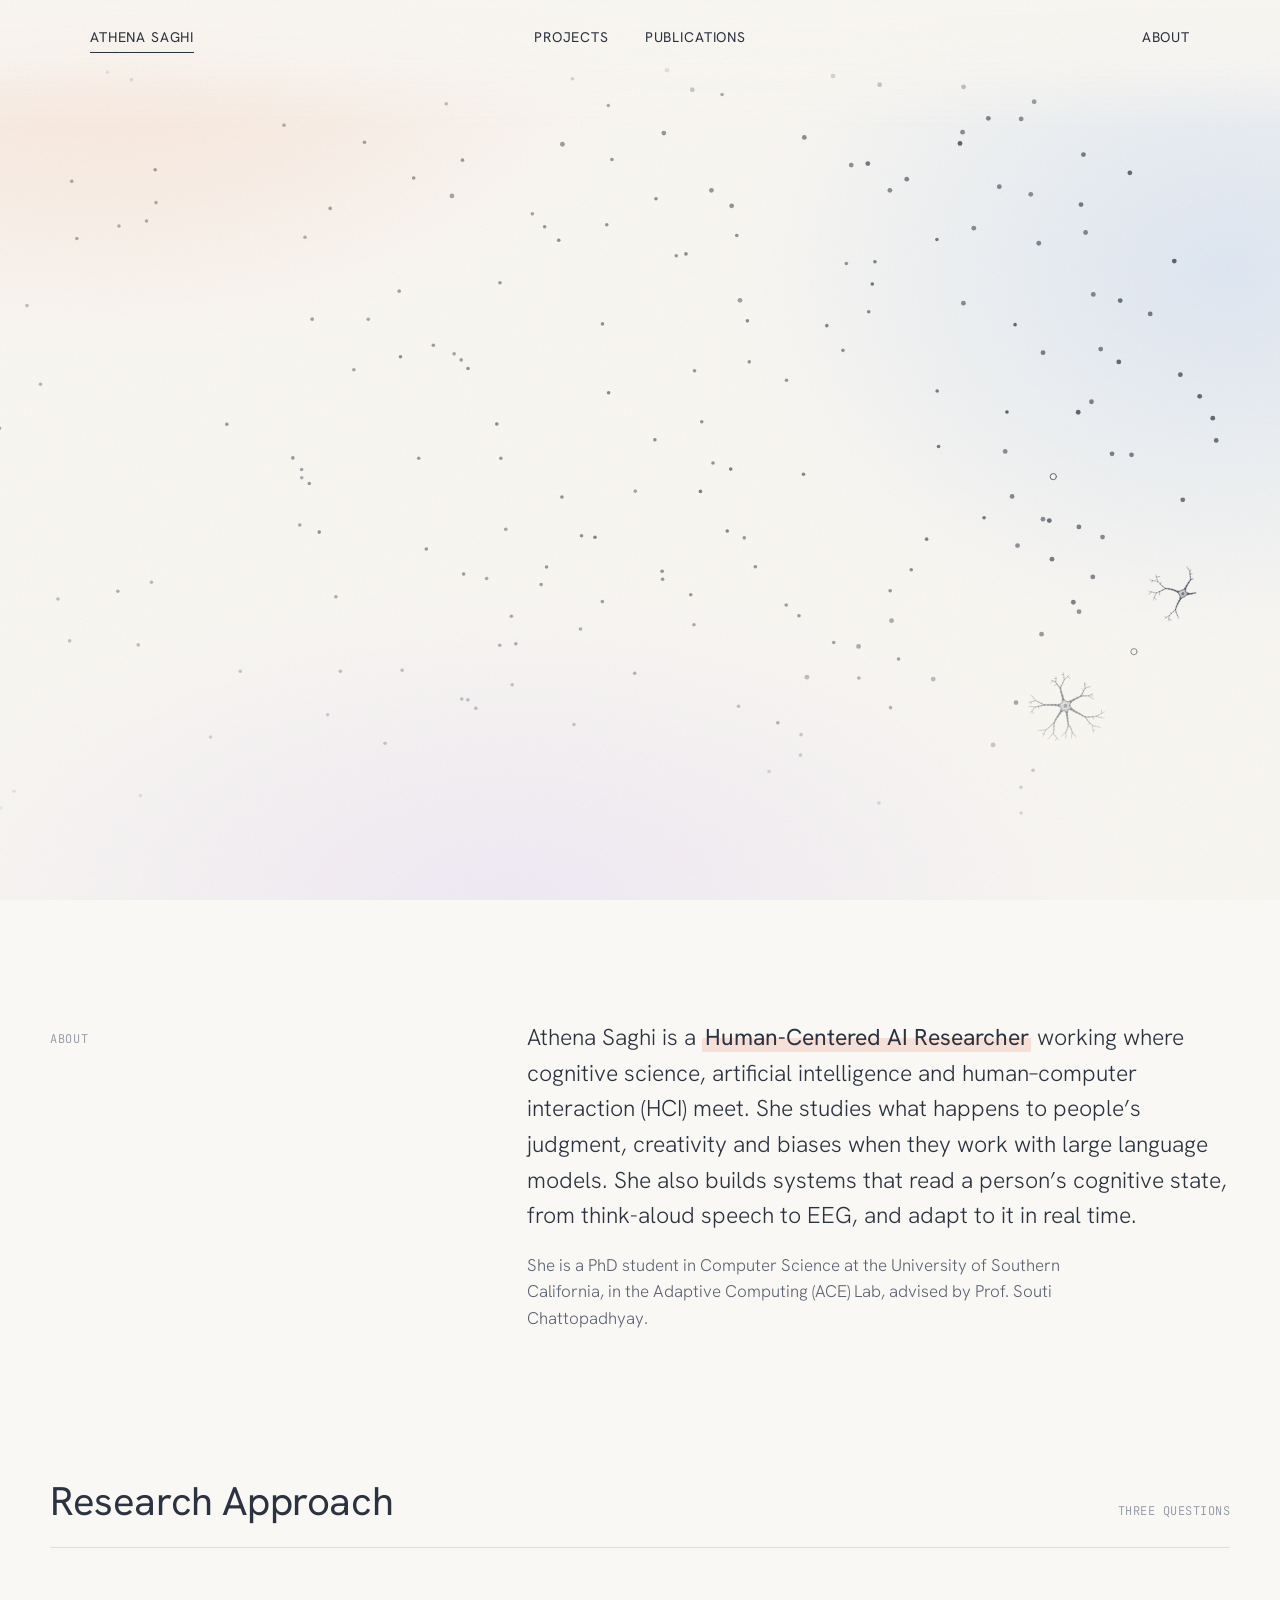
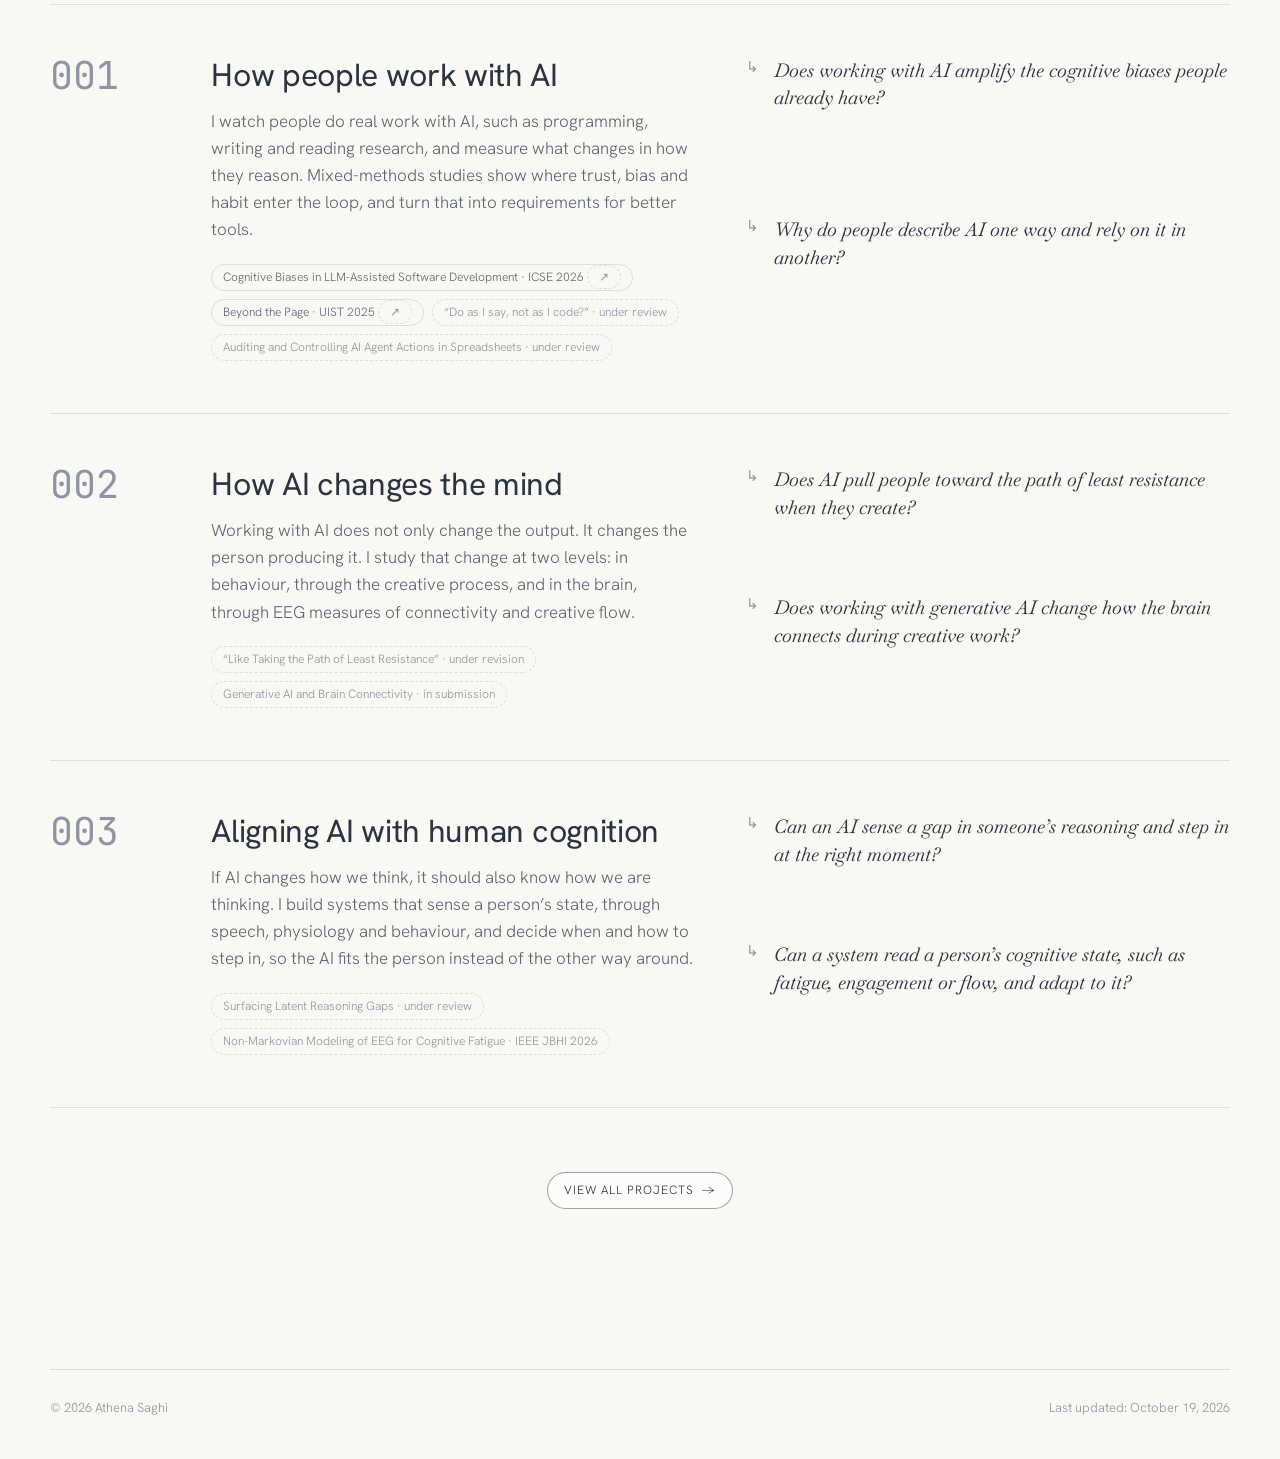
==== commit 54cff47d: "Hero: denser connected graph, two-way brain/graph signals, slower spikes; hero line on the left repl" ====
--- a/index.html
+++ b/index.html
@@ -8,26 +8,27 @@
 <link rel="preconnect" href="https://fonts.googleapis.com">
 <link rel="preconnect" href="https://fonts.gstatic.com" crossorigin>
 <link rel="stylesheet" href="https://fonts.googleapis.com/css2?family=Hanken+Grotesk:wght@300;400;500&family=JetBrains+Mono:wght@400;500&family=Baskervville:ital@0;1&display=swap">
-<link rel="stylesheet" href="assets/site.css?v=1792441815">
+<link rel="stylesheet" href="assets/site.css?v=1792442456">
 <style>
-/* Home: full-bleed drawing as the hero, then the statement, the bio, and three numbered research directions. */
+/* Home: full-bleed drawing as the hero with one line beside it, then the bio and three numbered research directions. */
 .hero{position:relative;min-height:max(620px,100svh);display:grid;grid-template-rows:auto 1fr auto;overflow:hidden}
 #hero-cv,#hero-fx{position:absolute;inset:0;width:100%;height:100%;display:block;pointer-events:none;
   /* the drawing dissolves into the page instead of ending at a hard edge */
   -webkit-mask-image:linear-gradient(to bottom,transparent 0,#000 90px,#000 62%,transparent 100%);mask-image:linear-gradient(to bottom,transparent 0,#000 90px,#000 62%,transparent 100%)}
 #hero-cv{opacity:1}
+/* the one line of the hero: on the left of the figure, appearing once the drawing has settled */
+.hero-line{position:absolute;z-index:3;left:max(clamp(16px,4vw,40px),calc((100% - 1180px)/2 + clamp(16px,4vw,40px)));top:50%;transform:translateY(-50%);margin:0;max-width:min(30vw,440px);
+  font-weight:300;font-size:clamp(30px,3.6vw,54px);line-height:1.1;letter-spacing:-.02em;color:var(--ink);opacity:0;transition:opacity 1.2s ease,transform 1.2s ease}
+.hero-line::before{content:"";position:absolute;inset:-50px -70px;z-index:-1;background:radial-gradient(closest-side,rgba(250,248,244,.92),rgba(250,248,244,.6) 60%,rgba(250,248,244,0));pointer-events:none}
+.hero.ready .hero-line{opacity:1}
+@media (max-width:760px){.hero-line{top:auto;bottom:48px;transform:none;max-width:calc(100% - 32px);font-size:30px}}
 /* a soft band of paper behind the nav so its links stay readable over the drawing */
 .hero::before{content:"";position:absolute;left:0;right:0;top:0;height:130px;z-index:1;pointer-events:none;
   background:linear-gradient(to bottom,rgba(250,248,244,.95) 0,rgba(250,248,244,.8) 45%,rgba(250,248,244,0) 100%)}
 .hero .site-nav a{color:var(--ink);font-weight:400}
 
 .hero .site-nav{width:100%}
-.hero-name{position:relative;z-index:2;grid-row:3;justify-self:center;display:grid;justify-items:center;gap:14px;padding:0 16px 56px;text-align:center}
-.hero-name::before{content:"";position:absolute;inset:-70px -160px -10px;z-index:-1;background:radial-gradient(closest-side,rgba(250,248,244,.9),rgba(250,248,244,.55) 55%,transparent);pointer-events:none}
-.hero-name h1{margin:0;font-weight:400;font-size:clamp(28px,3vw,36px);letter-spacing:-.005em}
 
-.statement{font-size:clamp(34px,5.4vw,68px);line-height:1.08;letter-spacing:-.02em;font-weight:300;margin:0 0 clamp(40px,6vw,72px);max-width:17em}
-.statement b{font-weight:300;font-family:var(--mono);font-size:.7em;vertical-align:.12em;padding:0 .15em}
 .bio{display:grid;grid-template-columns:minmax(0,1fr) minmax(0,1.7fr);gap:clamp(24px,5vw,72px);align-items:start}
 .bio .tag{font-family:var(--mono);font-size:12px;text-transform:uppercase;letter-spacing:.06em;color:var(--faint);padding-top:10px}
 .bio p{margin:0 0 18px;font-size:clamp(19px,1.8vw,23px);line-height:1.55;max-width:34em}
@@ -60,15 +61,11 @@
     <span class="mid"><a href="projects.html">Projects</a><a href="publications.html">Publications</a></span>
     <span class="right"><a href="about.html">About</a></span>
   </nav>
-  <div class="hero-name">
-    <h1>Athena Saghi</h1>
-    <a class="pill" href="#about">Learn more <span aria-hidden="true">↓</span></a>
-  </div>
+  <h1 class="hero-line">Aligning AI with the way people think</h1>
 </header>
 
 <main>
   <section class="sec wrap" id="about">
-    <p class="statement reveal">Toward AI that aligns with the human mind</p>
     <div class="bio reveal">
       <div class="tag">About</div>
       <div>
@@ -111,7 +108,7 @@
   <footer class="site-foot wrap"><span>© 2026 Athena Saghi</span><span>Last updated: October 19, 2026</span></footer>
 </main>
 
-<script src="assets/site.js?v=1792441815"></script>
-<script src="assets/hero.js?v=1792441815"></script>
+<script src="assets/site.js?v=1792442456"></script>
+<script src="assets/hero.js?v=1792442456"></script>
 </body>
 </html>
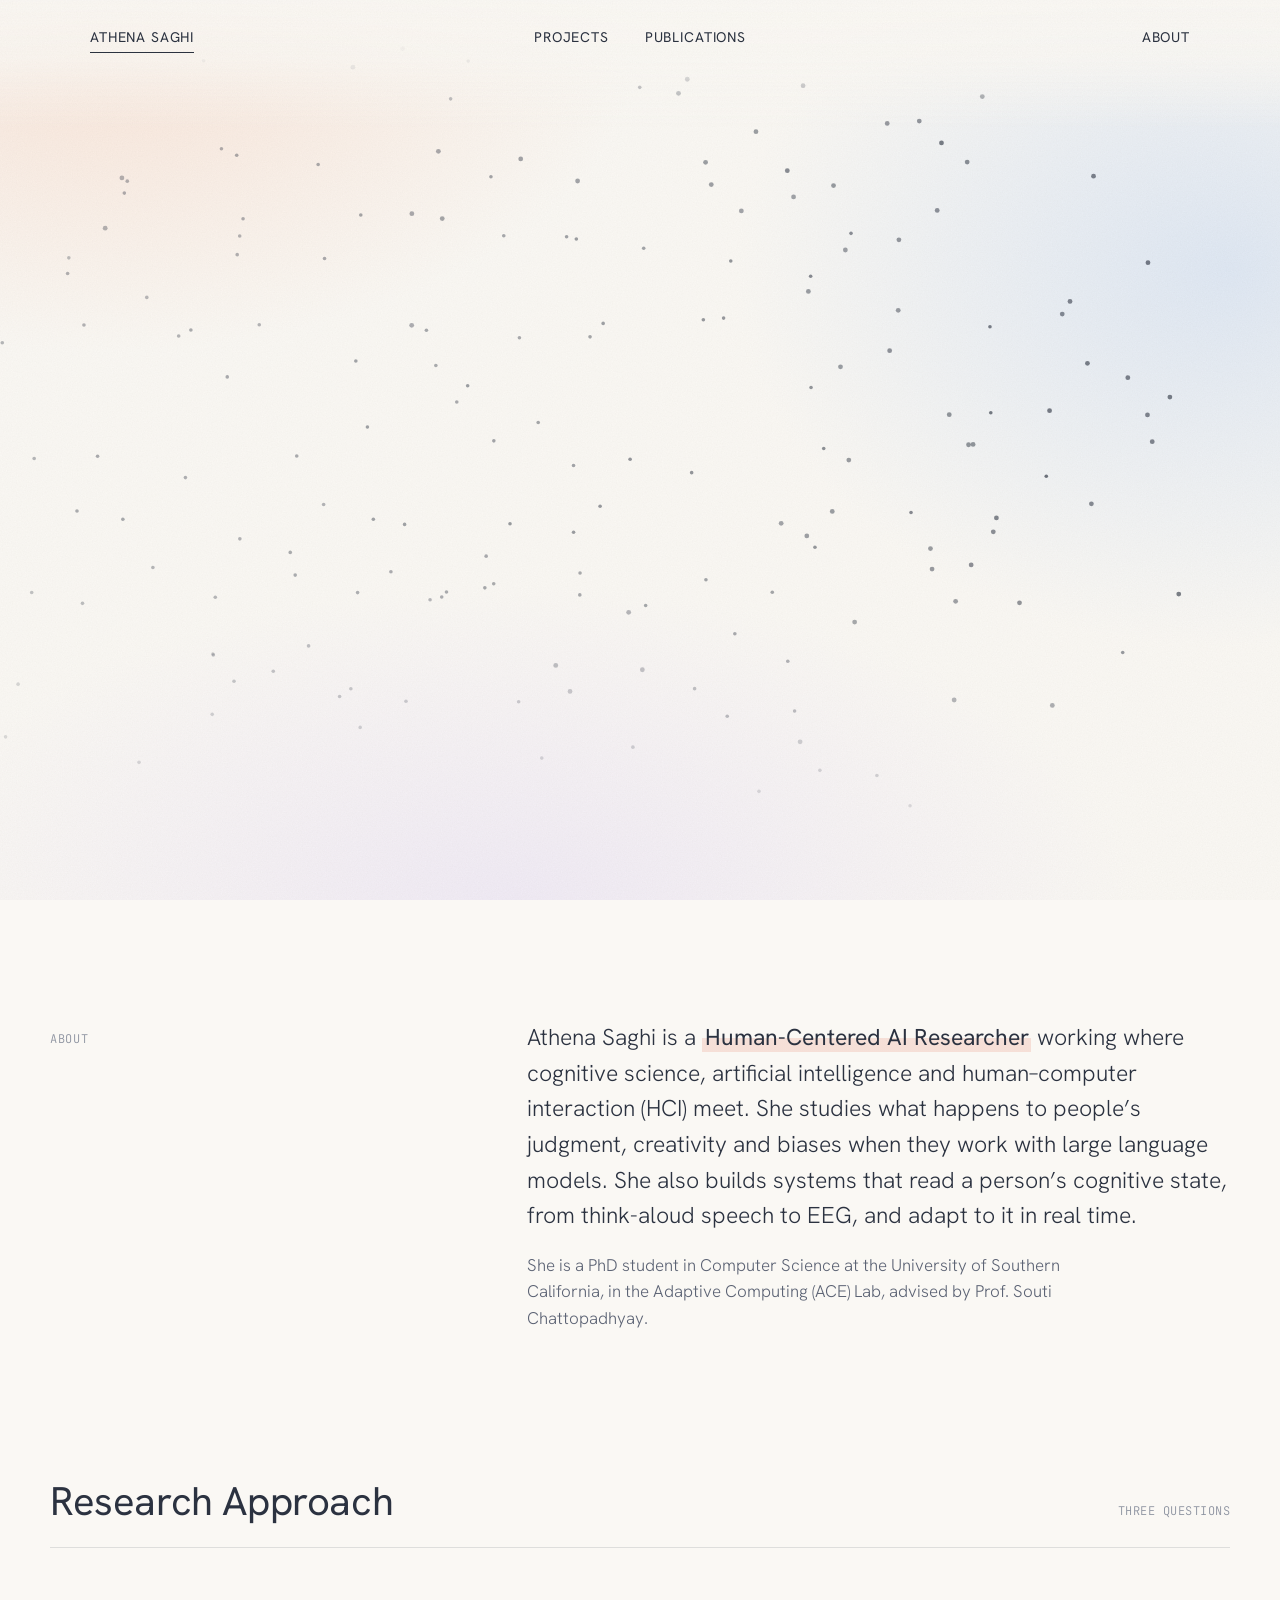
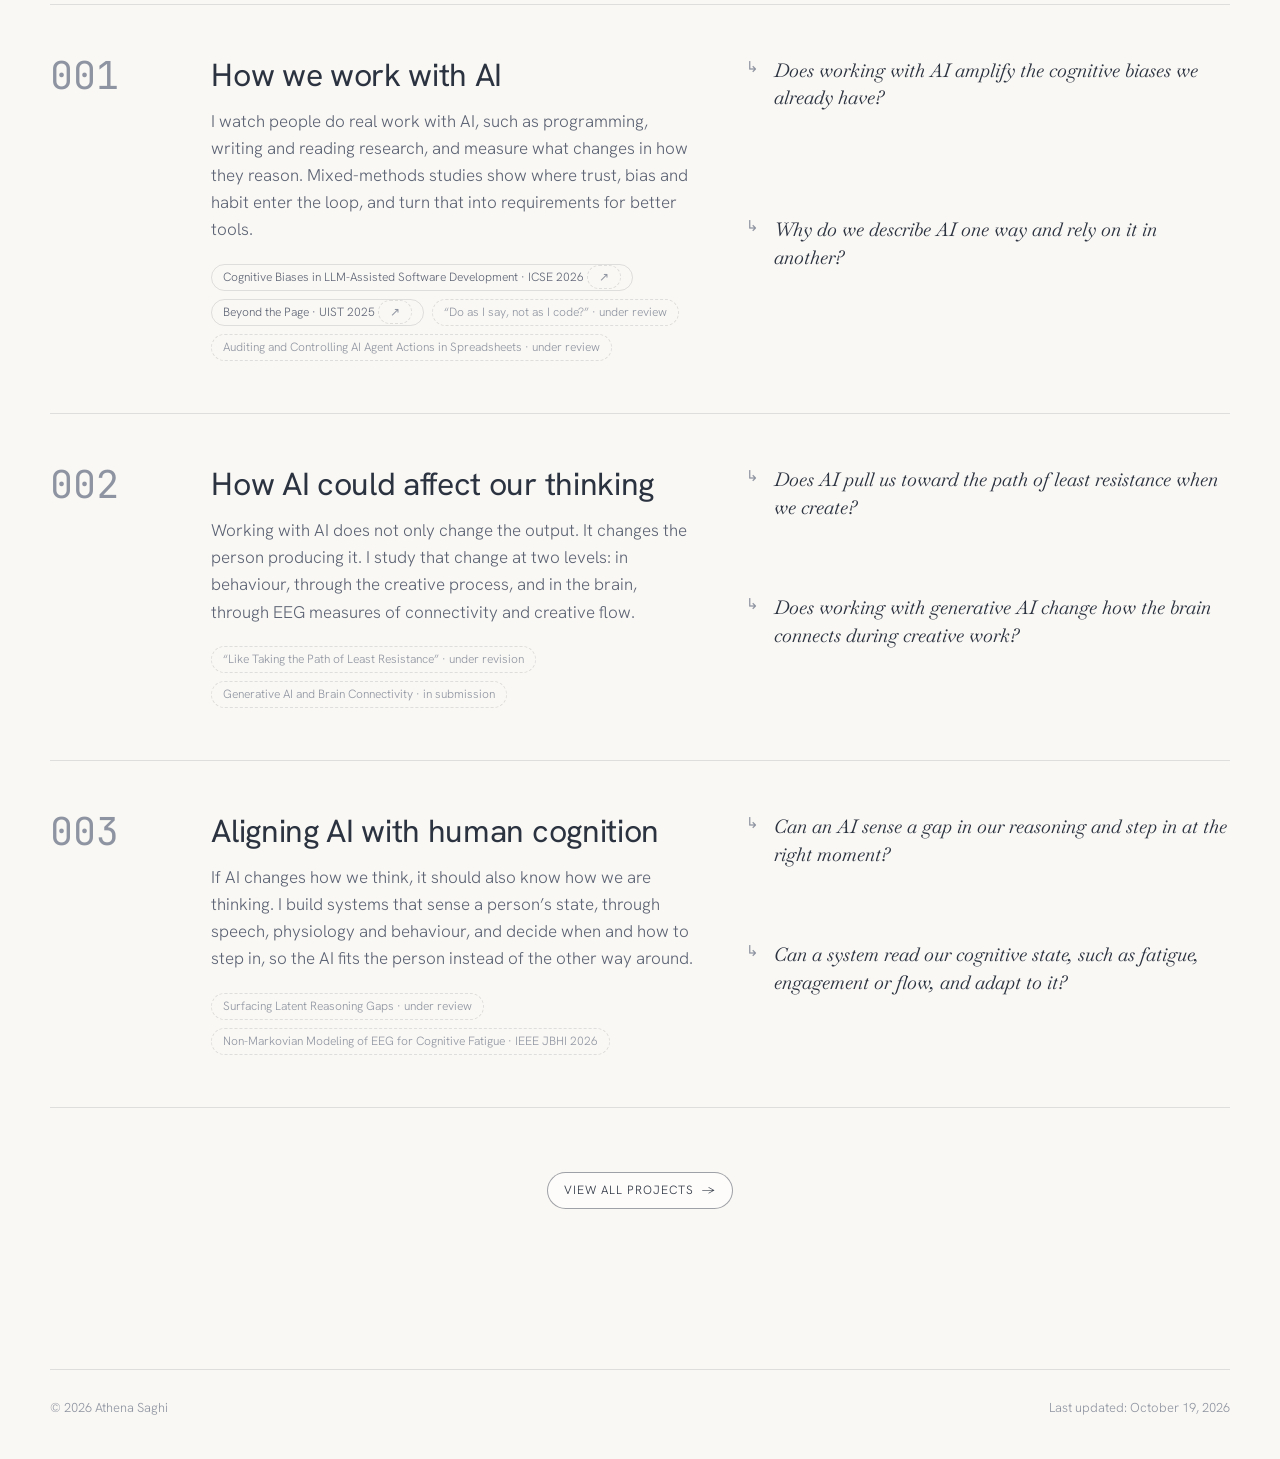
==== commit 71d483e7: "Reword research areas: 'How we work with AI', 'How AI could affect our thinking'; questions in first" ====
--- a/index.html
+++ b/index.html
@@ -4,7 +4,7 @@
 <meta charset="utf-8">
 <meta name="viewport" content="width=device-width,initial-scale=1">
 <title>Athena Saghi</title>
-<meta name="description" content="Athena Saghi, PhD student at USC, studies how people work with AI, how AI changes the human mind, and how to align the two.">
+<meta name="description" content="Athena Saghi, PhD student at USC, studies how we work with AI, how AI could affect our thinking, and how to align the two.">
 <link rel="preconnect" href="https://fonts.googleapis.com">
 <link rel="preconnect" href="https://fonts.gstatic.com" crossorigin>
 <link rel="stylesheet" href="https://fonts.googleapis.com/css2?family=Hanken+Grotesk:wght@300;400;500&family=JetBrains+Mono:wght@400;500&family=Baskervville:ital@0;1&display=swap">
@@ -61,7 +61,7 @@
     <span class="mid"><a href="projects.html">Projects</a><a href="publications.html">Publications</a></span>
     <span class="right"><a href="about.html">About</a></span>
   </nav>
-  <h1 class="hero-line">Aligning AI with the way people think</h1>
+  <h1 class="hero-line">Aligning AI with the way we think</h1>
 </header>
 
 <main>
@@ -80,18 +80,18 @@
 
     <article class="ap reveal">
       <div class="n">001</div>
-      <div><h3>How people work with AI</h3>
+      <div><h3>How we work with AI</h3>
         <p>I watch people do real work with AI, such as programming, writing and reading research, and measure what changes in how they reason. Mixed-methods studies show where trust, bias and habit enter the loop, and turn that into requirements for better tools.</p>
         <div class="refs"><a href="https://arxiv.org/abs/2601.08045" target="_blank" rel="noopener">Cognitive Biases in LLM-Assisted Software Development · ICSE 2026 <span aria-hidden="true">↗</span></a><a href="https://aceatusc.github.io/surf" target="_blank" rel="noopener">Beyond the Page · UIST 2025 <span aria-hidden="true">↗</span></a><span>“Do as I say, not as I code?” · under review</span><span>Auditing and Controlling AI Agent Actions in Spreadsheets · under review</span></div></div>
-      <ul><li>Does working with AI amplify the cognitive biases people already have?</li><li>Why do people describe AI one way and rely on it in another?</li></ul>
+      <ul><li>Does working with AI amplify the cognitive biases we already have?</li><li>Why do we describe AI one way and rely on it in another?</li></ul>
     </article>
 
     <article class="ap reveal">
       <div class="n">002</div>
-      <div><h3>How AI changes the mind</h3>
+      <div><h3>How AI could affect our thinking</h3>
         <p>Working with AI does not only change the output. It changes the person producing it. I study that change at two levels: in behaviour, through the creative process, and in the brain, through EEG measures of connectivity and creative flow.</p>
         <div class="refs"><span>“Like Taking the Path of Least Resistance” · under revision</span><span>Generative AI and Brain Connectivity · in submission</span></div></div>
-      <ul><li>Does AI pull people toward the path of least resistance when they create?</li><li>Does working with generative AI change how the brain connects during creative work?</li></ul>
+      <ul><li>Does AI pull us toward the path of least resistance when we create?</li><li>Does working with generative AI change how the brain connects during creative work?</li></ul>
     </article>
 
     <article class="ap reveal">
@@ -99,7 +99,7 @@
       <div><h3>Aligning AI with human cognition</h3>
         <p>If AI changes how we think, it should also know how we are thinking. I build systems that sense a person’s state, through speech, physiology and behaviour, and decide when and how to step in, so the AI fits the person instead of the other way around.</p>
         <div class="refs"><span>Surfacing Latent Reasoning Gaps · under review</span><span>Non-Markovian Modeling of EEG for Cognitive Fatigue · IEEE JBHI 2026</span></div></div>
-      <ul><li>Can an AI sense a gap in someone’s reasoning and step in at the right moment?</li><li>Can a system read a person’s cognitive state, such as fatigue, engagement or flow, and adapt to it?</li></ul>
+      <ul><li>Can an AI sense a gap in our reasoning and step in at the right moment?</li><li>Can a system read our cognitive state, such as fatigue, engagement or flow, and adapt to it?</li></ul>
     </article>
 
     <div class="more reveal"><a class="pill" href="projects.html">View all projects <span aria-hidden="true">→</span></a></div>
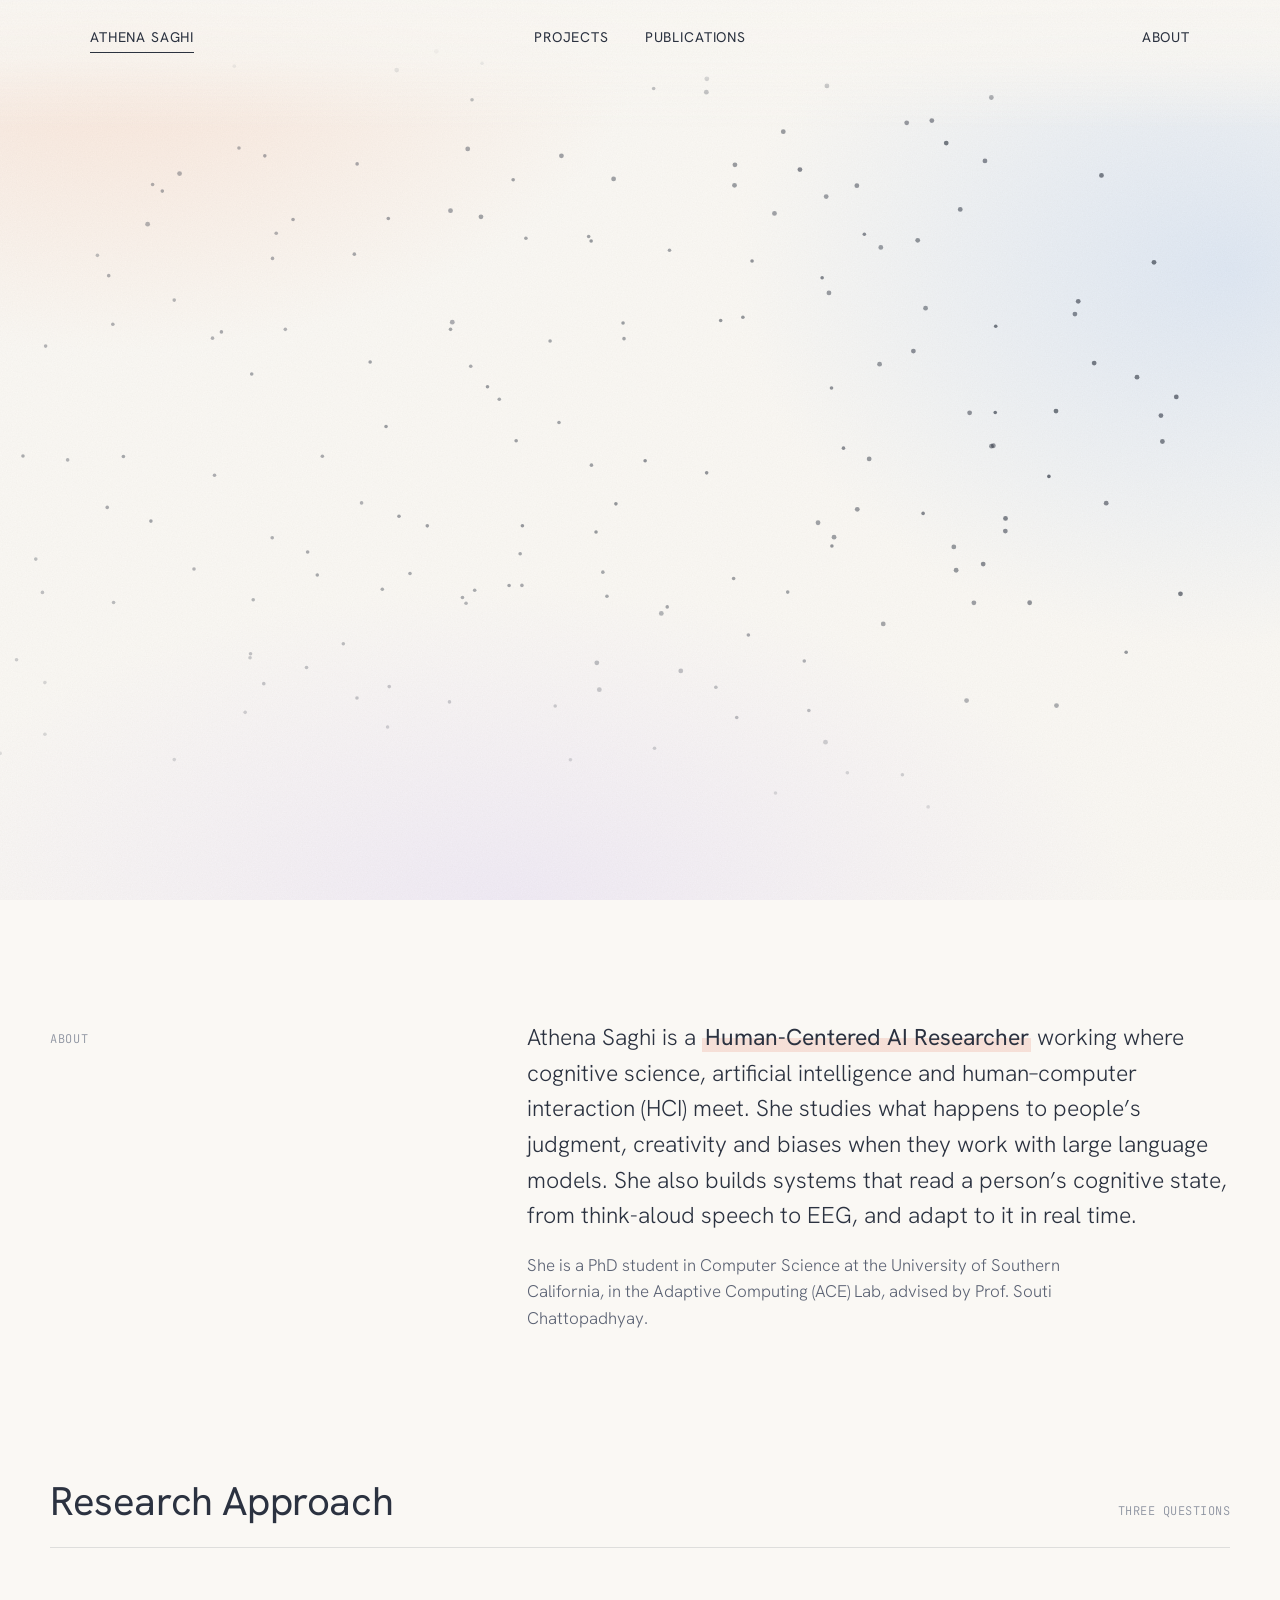
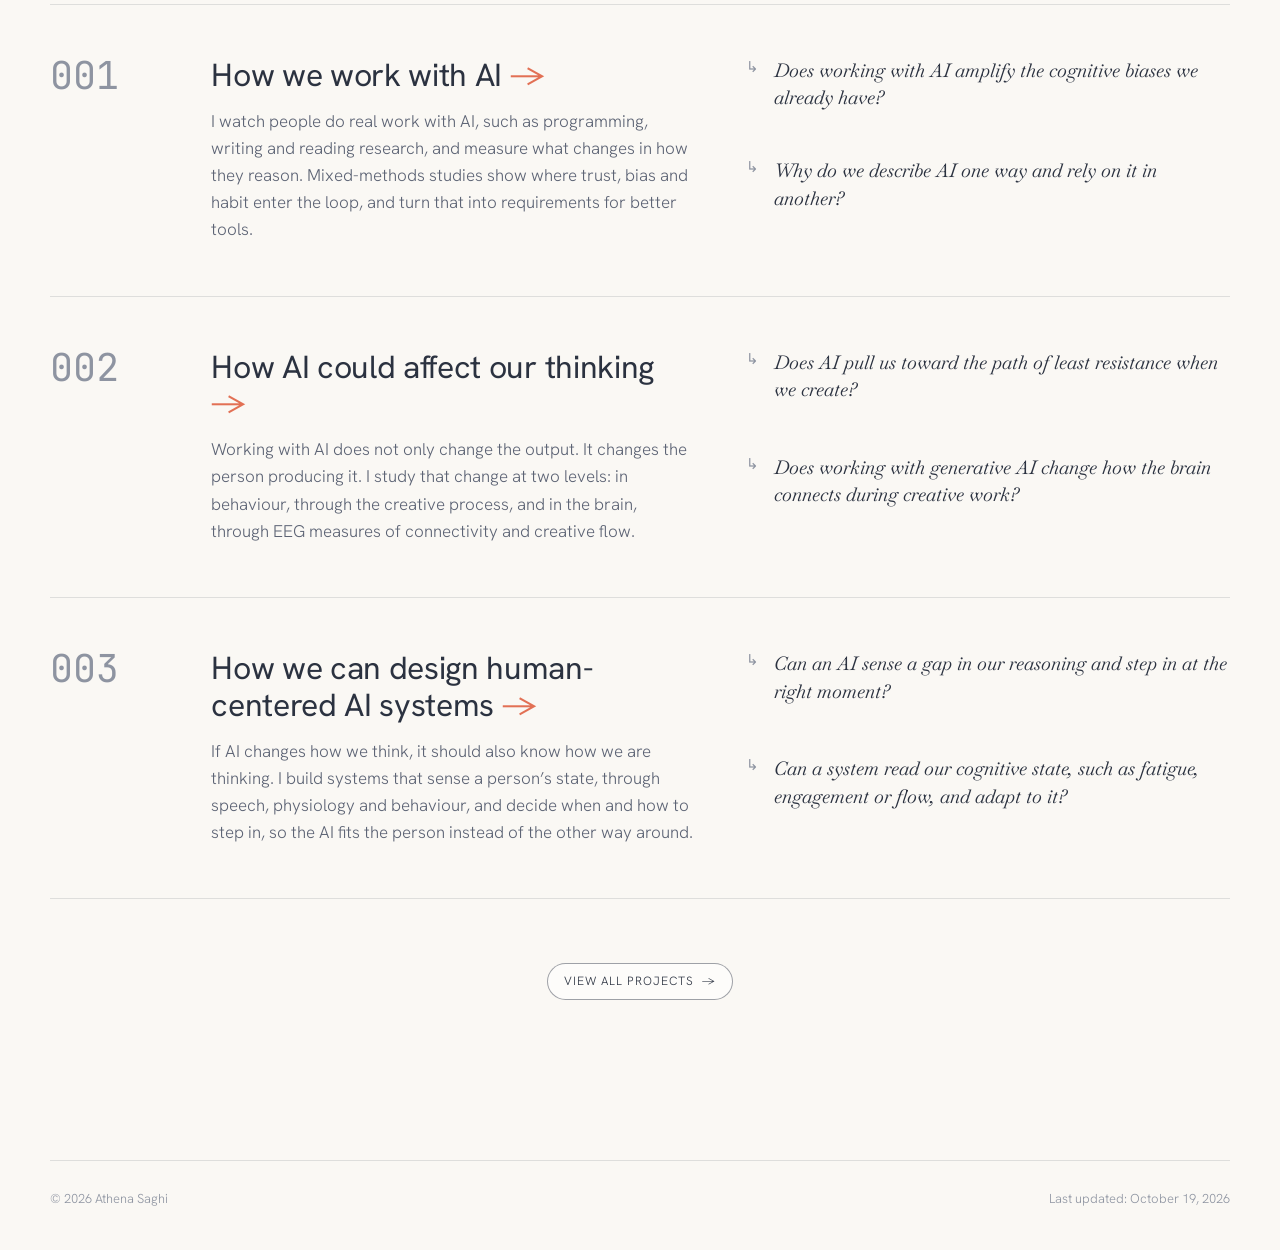
==== commit cff7b432: "Homepage areas link to their Projects sections; rename 003 and Others; drop paper chips and Projects" ====
--- a/index.html
+++ b/index.html
@@ -4,7 +4,7 @@
 <meta charset="utf-8">
 <meta name="viewport" content="width=device-width,initial-scale=1">
 <title>Athena Saghi</title>
-<meta name="description" content="Athena Saghi, PhD student at USC, studies how we work with AI, how AI could affect our thinking, and how to align the two.">
+<meta name="description" content="Athena Saghi, PhD student at USC, studies how we work with AI, how AI could affect our thinking, and how to design human-centered AI.">
 <link rel="preconnect" href="https://fonts.googleapis.com">
 <link rel="preconnect" href="https://fonts.gstatic.com" crossorigin>
 <link rel="stylesheet" href="https://fonts.googleapis.com/css2?family=Hanken+Grotesk:wght@300;400;500&family=JetBrains+Mono:wght@400;500&family=Baskervville:ital@0;1&display=swap">
@@ -35,7 +35,7 @@
 .bio .role{font-weight:400}
 .bio .aff{font-size:17px;color:var(--soft)}
 
-.ap{display:grid;grid-template-columns:110px minmax(0,1fr) minmax(0,1fr);gap:clamp(20px,4vw,56px);padding:clamp(32px,5vw,52px) 0;border-top:1px solid var(--line)}
+.ap{position:relative;display:grid;grid-template-columns:110px minmax(0,1fr) minmax(0,1fr);gap:clamp(20px,4vw,56px);padding:clamp(32px,5vw,52px) 0;border-top:1px solid var(--line)}
 .ap:last-of-type{border-bottom:1px solid var(--line)}
 .ap .n{font-family:var(--mono);font-size:clamp(28px,3vw,40px);font-weight:400;color:var(--faint);line-height:1}
 .ap h3{margin:0 0 14px;font-weight:400;font-size:clamp(24px,2.6vw,32px);line-height:1.15;letter-spacing:-.01em}
@@ -43,11 +43,12 @@
 .ap ul{list-style:none;margin:0;padding:0;display:grid;gap:14px}
 .ap li{font-family:var(--serif);font-style:italic;font-size:19px;line-height:1.45;padding-left:28px;position:relative}
 .ap li::before{content:"↳";position:absolute;left:0;top:0;font-style:normal;font-family:var(--mono);font-size:15px;color:var(--faint)}
-.ap .refs{margin-top:20px;display:flex;flex-wrap:wrap;gap:8px}
-.ap .refs a,.ap .refs span{font-size:12px;text-decoration:none;border:1px solid var(--line);border-radius:999px;padding:3px 11px;color:var(--soft)}
-.ap .refs span{border-style:dashed;color:var(--faint)}
-.ap .refs a:hover{color:var(--ink);border-color:var(--ink)}
 .more{display:flex;justify-content:center;margin-top:clamp(40px,6vw,64px)}
+.ap-link{color:inherit;text-decoration:none}
+.ap-link::after{content:"";position:absolute;inset:0}
+.ap-link span{display:inline-block;color:var(--accent);transition:transform .25s ease}
+.ap:hover .ap-link{text-decoration:underline;text-decoration-color:var(--accent);text-underline-offset:6px;text-decoration-thickness:1px}
+.ap:hover .ap-link span{transform:translateX(4px)}
 @media (max-width:820px){.ap{grid-template-columns:1fr}.bio{grid-template-columns:1fr}}
 </style>
 </head>
@@ -80,25 +81,22 @@
 
     <article class="ap reveal">
       <div class="n">001</div>
-      <div><h3>How we work with AI</h3>
-        <p>I watch people do real work with AI, such as programming, writing and reading research, and measure what changes in how they reason. Mixed-methods studies show where trust, bias and habit enter the loop, and turn that into requirements for better tools.</p>
-        <div class="refs"><a href="https://arxiv.org/abs/2601.08045" target="_blank" rel="noopener">Cognitive Biases in LLM-Assisted Software Development · ICSE 2026 <span aria-hidden="true">↗</span></a><a href="https://aceatusc.github.io/surf" target="_blank" rel="noopener">Beyond the Page · UIST 2025 <span aria-hidden="true">↗</span></a><span>“Do as I say, not as I code?” · under review</span><span>Auditing and Controlling AI Agent Actions in Spreadsheets · under review</span></div></div>
+      <div><h3><a class="ap-link" href="projects.html#area-1">How we work with AI <span aria-hidden="true">→</span></a></h3>
+        <p>I watch people do real work with AI, such as programming, writing and reading research, and measure what changes in how they reason. Mixed-methods studies show where trust, bias and habit enter the loop, and turn that into requirements for better tools.</p></div>
       <ul><li>Does working with AI amplify the cognitive biases we already have?</li><li>Why do we describe AI one way and rely on it in another?</li></ul>
     </article>
 
     <article class="ap reveal">
       <div class="n">002</div>
-      <div><h3>How AI could affect our thinking</h3>
-        <p>Working with AI does not only change the output. It changes the person producing it. I study that change at two levels: in behaviour, through the creative process, and in the brain, through EEG measures of connectivity and creative flow.</p>
-        <div class="refs"><span>“Like Taking the Path of Least Resistance” · under revision</span><span>Generative AI and Brain Connectivity · in submission</span></div></div>
+      <div><h3><a class="ap-link" href="projects.html#area-2">How AI could affect our thinking <span aria-hidden="true">→</span></a></h3>
+        <p>Working with AI does not only change the output. It changes the person producing it. I study that change at two levels: in behaviour, through the creative process, and in the brain, through EEG measures of connectivity and creative flow.</p></div>
       <ul><li>Does AI pull us toward the path of least resistance when we create?</li><li>Does working with generative AI change how the brain connects during creative work?</li></ul>
     </article>
 
     <article class="ap reveal">
       <div class="n">003</div>
-      <div><h3>Aligning AI with human cognition</h3>
-        <p>If AI changes how we think, it should also know how we are thinking. I build systems that sense a person’s state, through speech, physiology and behaviour, and decide when and how to step in, so the AI fits the person instead of the other way around.</p>
-        <div class="refs"><span>Surfacing Latent Reasoning Gaps · under review</span><span>Non-Markovian Modeling of EEG for Cognitive Fatigue · IEEE JBHI 2026</span></div></div>
+      <div><h3><a class="ap-link" href="projects.html#area-3">How we can design human-centered AI systems <span aria-hidden="true">→</span></a></h3>
+        <p>If AI changes how we think, it should also know how we are thinking. I build systems that sense a person’s state, through speech, physiology and behaviour, and decide when and how to step in, so the AI fits the person instead of the other way around.</p></div>
       <ul><li>Can an AI sense a gap in our reasoning and step in at the right moment?</li><li>Can a system read our cognitive state, such as fatigue, engagement or flow, and adapt to it?</li></ul>
     </article>
 
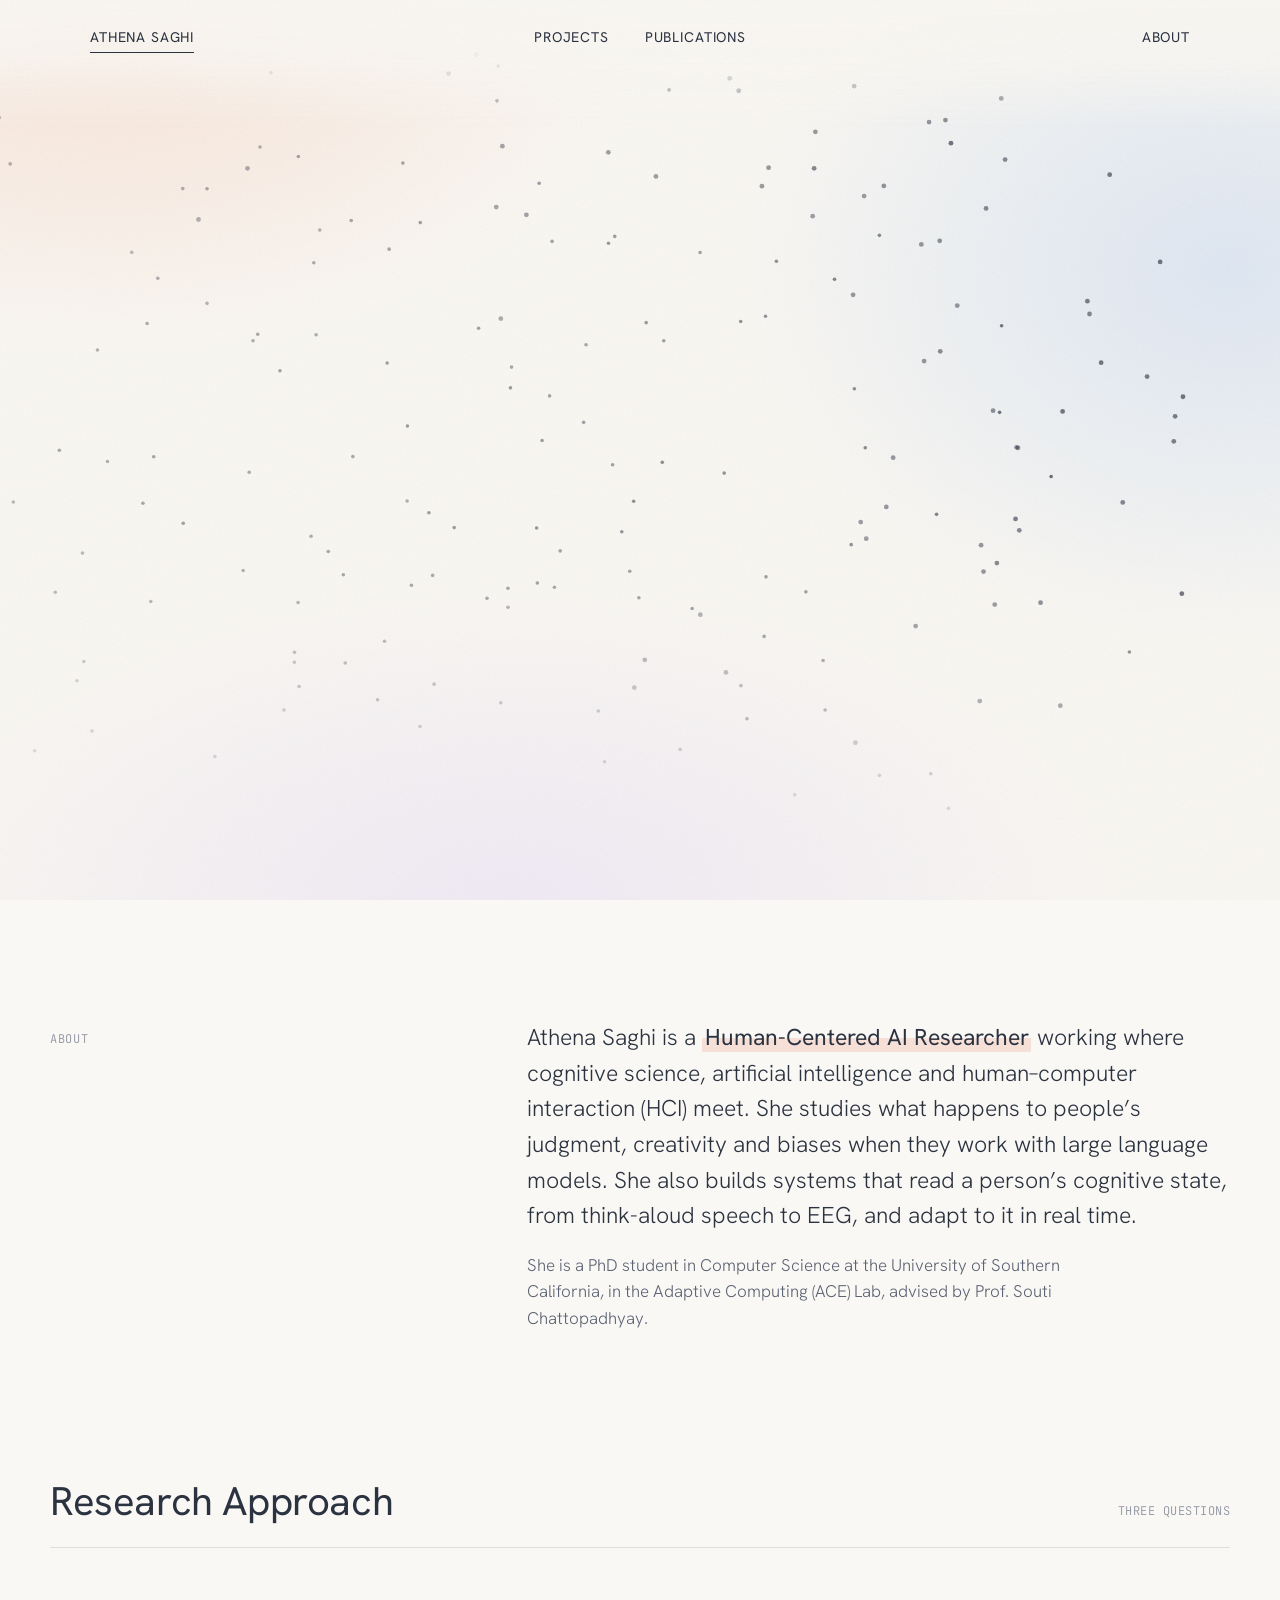
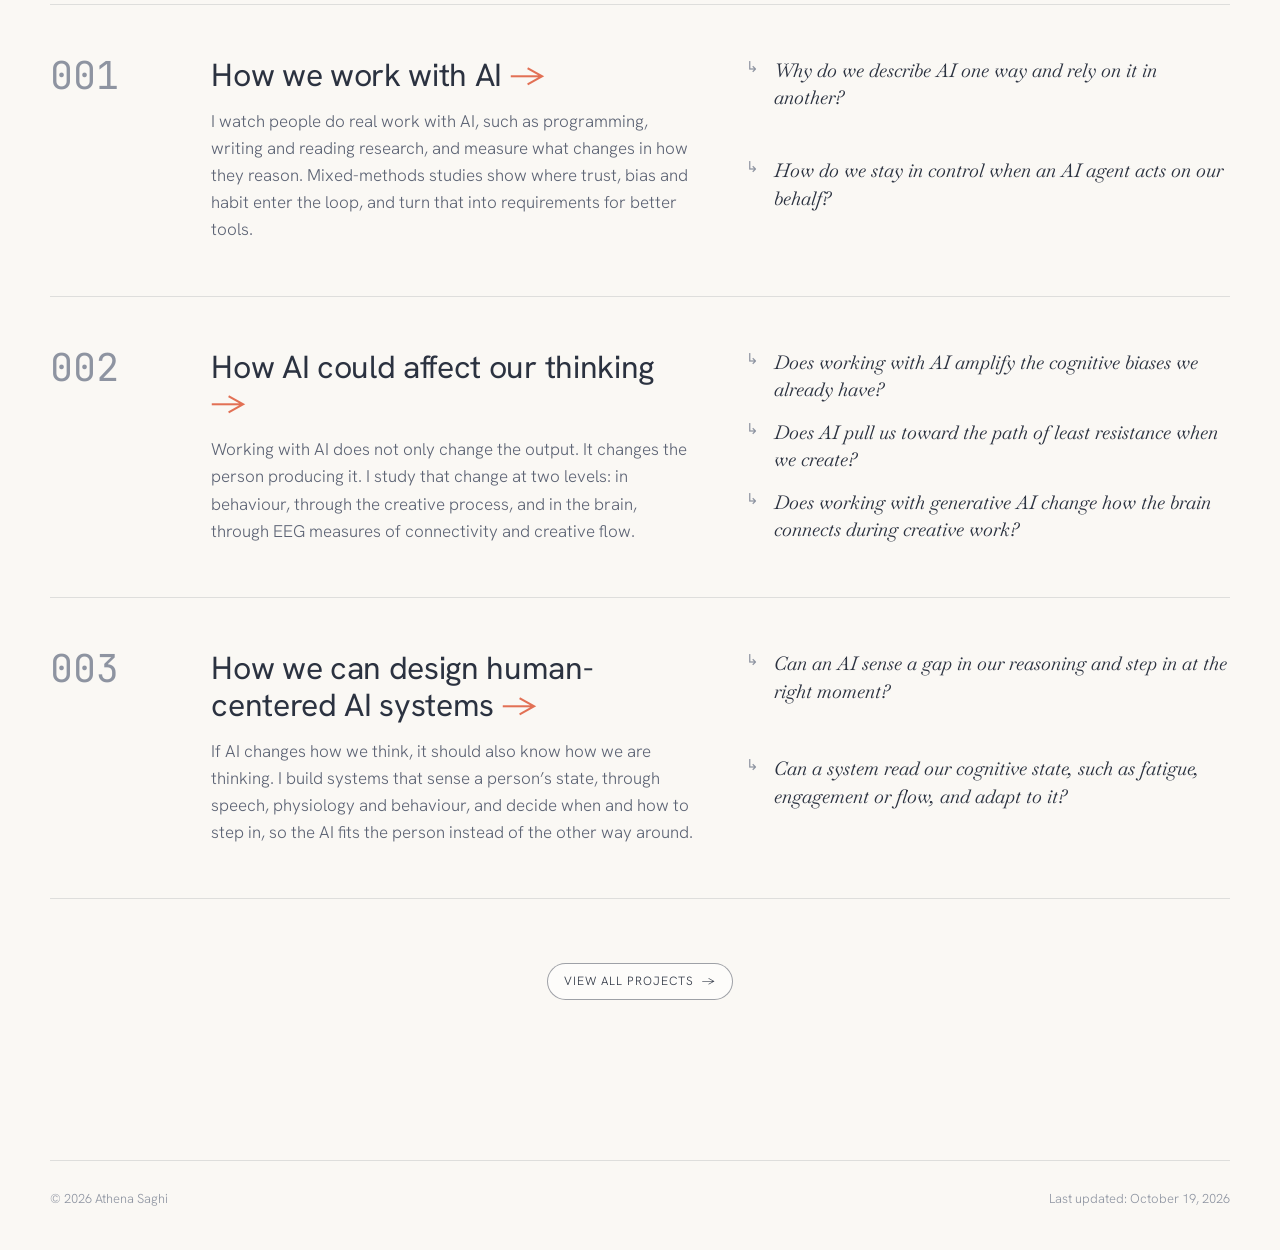
==== commit 43746a54: "Move cognitive-bias paper to 002 with its comic; move its question on the homepage Co-Authored-By: C" ====
--- a/index.html
+++ b/index.html
@@ -83,14 +83,14 @@
       <div class="n">001</div>
       <div><h3><a class="ap-link" href="projects.html#area-1">How we work with AI <span aria-hidden="true">→</span></a></h3>
         <p>I watch people do real work with AI, such as programming, writing and reading research, and measure what changes in how they reason. Mixed-methods studies show where trust, bias and habit enter the loop, and turn that into requirements for better tools.</p></div>
-      <ul><li>Does working with AI amplify the cognitive biases we already have?</li><li>Why do we describe AI one way and rely on it in another?</li></ul>
+      <ul><li>Why do we describe AI one way and rely on it in another?</li><li>How do we stay in control when an AI agent acts on our behalf?</li></ul>
     </article>
 
     <article class="ap reveal">
       <div class="n">002</div>
       <div><h3><a class="ap-link" href="projects.html#area-2">How AI could affect our thinking <span aria-hidden="true">→</span></a></h3>
         <p>Working with AI does not only change the output. It changes the person producing it. I study that change at two levels: in behaviour, through the creative process, and in the brain, through EEG measures of connectivity and creative flow.</p></div>
-      <ul><li>Does AI pull us toward the path of least resistance when we create?</li><li>Does working with generative AI change how the brain connects during creative work?</li></ul>
+      <ul><li>Does working with AI amplify the cognitive biases we already have?</li><li>Does AI pull us toward the path of least resistance when we create?</li><li>Does working with generative AI change how the brain connects during creative work?</li></ul>
     </article>
 
     <article class="ap reveal">
